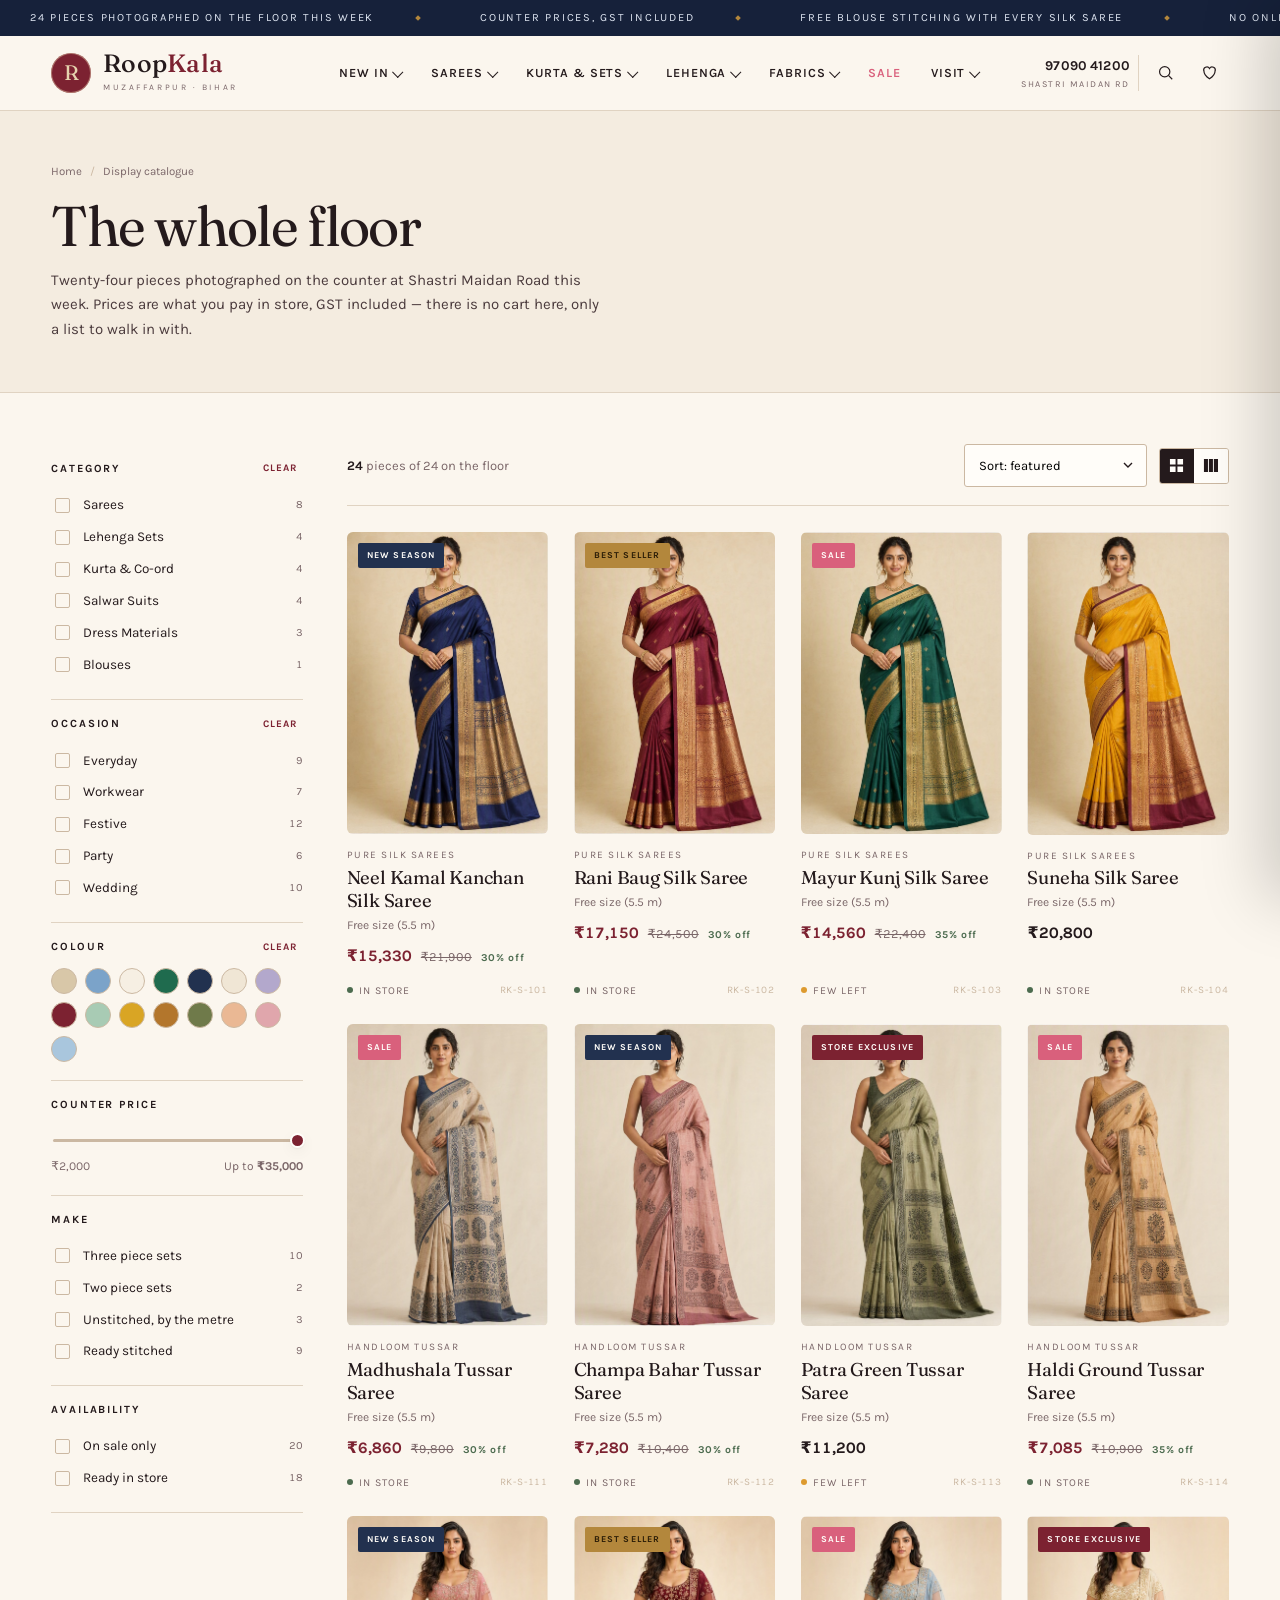
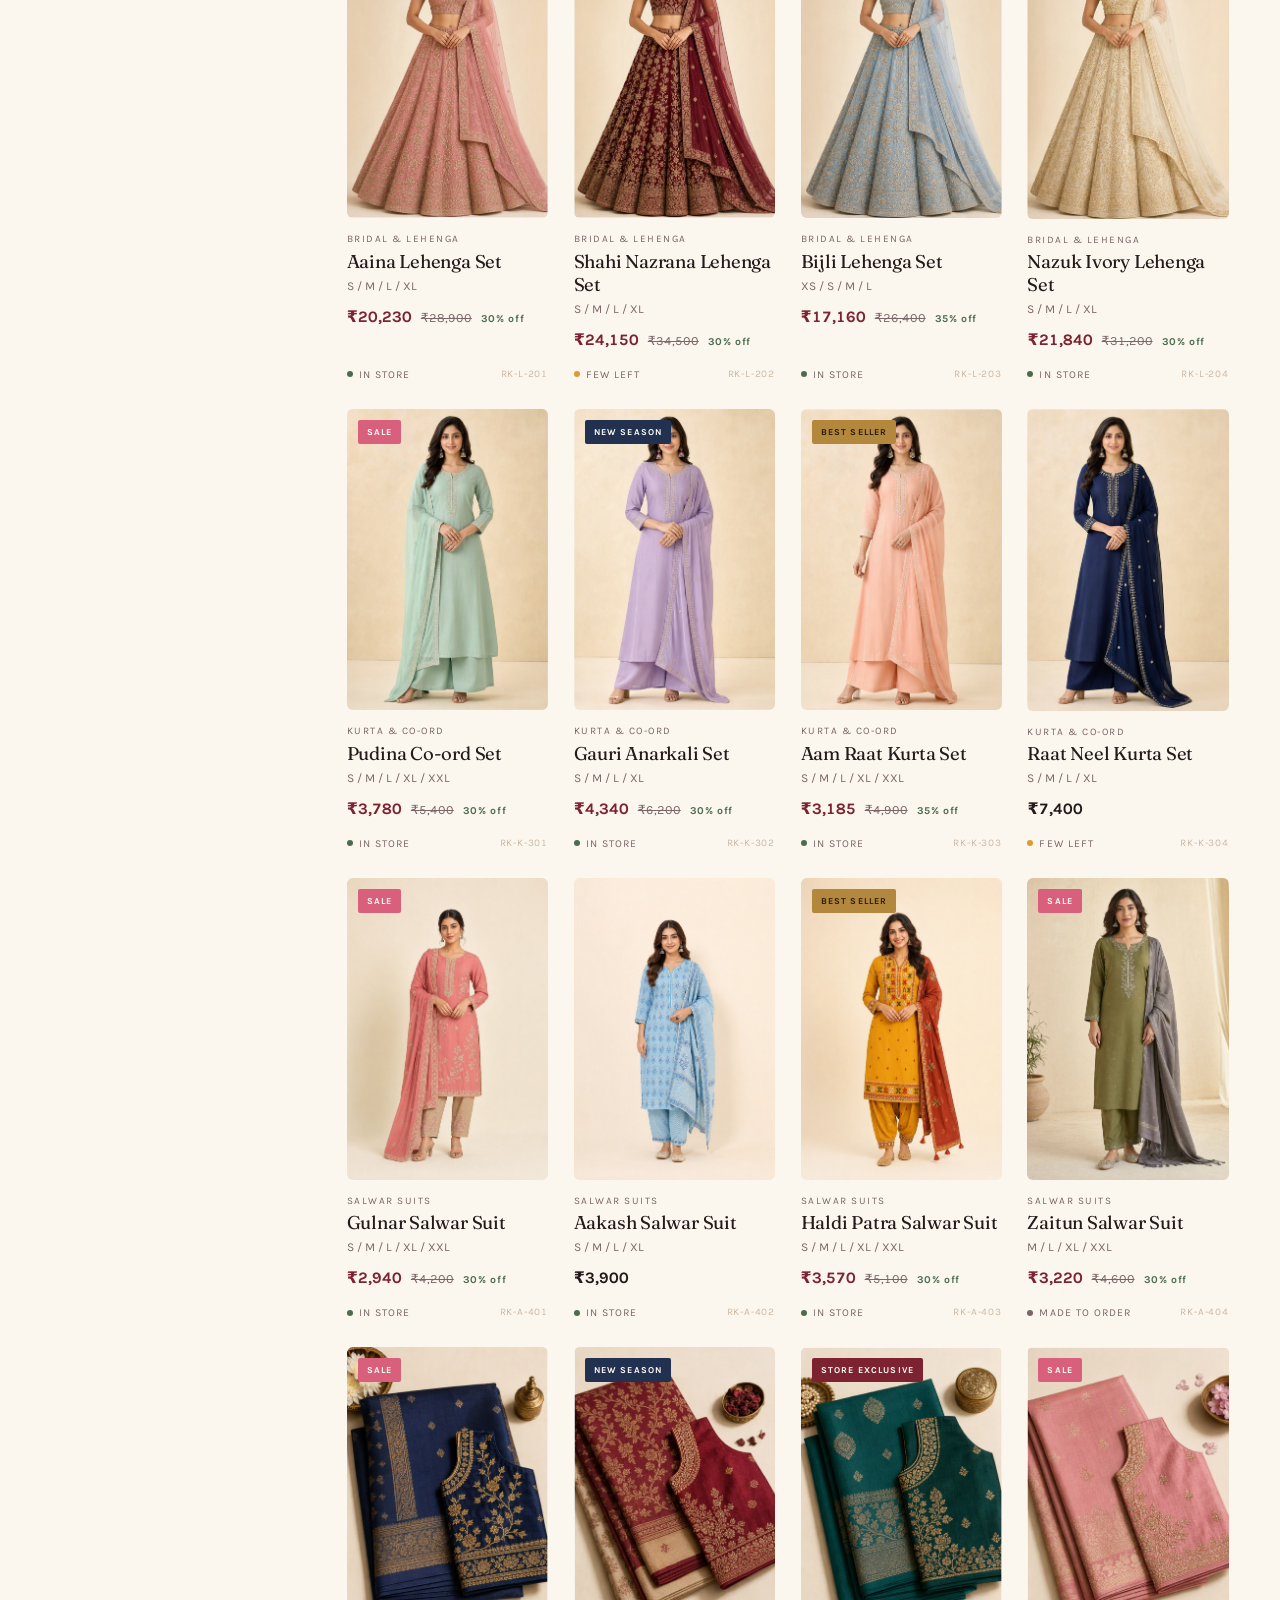
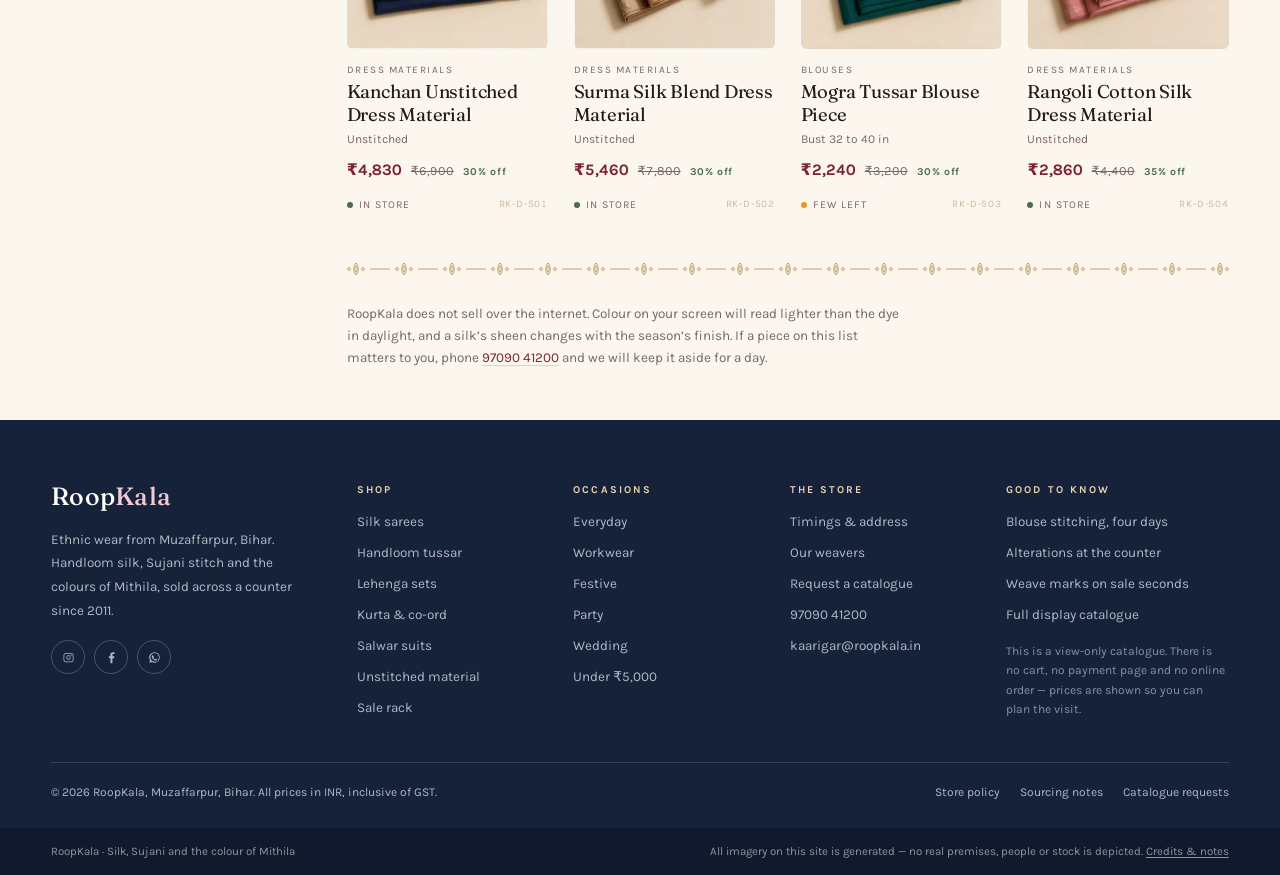
==== collections.html @ 05f28224 "Add RoopKala view-only catalogue site Three-page static storefront for an ethnic-wear brand concept " ====
<!DOCTYPE html>
<html lang="en">
<head>
<meta charset="utf-8">
<meta name="viewport" content="width=device-width, initial-scale=1">
<title>Display Catalogue — RoopKala, Muzaffarpur</title>
<meta name="description" content="All 24 pieces currently on the RoopKala floor in Muzaffarpur: silk sarees, handloom tussar, lehenga sets, kurta co-ords, salwar suits and unstitched materials, with counter prices.">
<meta name="theme-color" content="#16213a">
<link rel="preconnect" href="https://fonts.googleapis.com">
<link rel="preconnect" href="https://fonts.gstatic.com" crossorigin>
<link rel="stylesheet" href="assets/css/site.css">
<link rel="icon" href="data:image/svg+xml,%3Csvg xmlns='http://www.w3.org/2000/svg' viewBox='0 0 32 32'%3E%3Crect width='32' height='32' rx='16' fill='%237c2231'/%3E%3Ctext x='16' y='22' font-family='Georgia,serif' font-size='17' fill='%23e6d3ae' text-anchor='middle'%3ER%3C/text%3E%3C/svg%3E">
</head>
<body>

<a class="sr-only" href="#main">Skip to content</a>

<div class="ticker" aria-label="Store announcements">
  <div class="ticker__track">
    <span class="ticker__item">24 pieces photographed on the floor this week</span>
    <span class="ticker__item">Counter prices, GST included</span>
    <span class="ticker__item">Free blouse stitching with every silk saree</span>
    <span class="ticker__item">No online ordering &mdash; visit Shastri Maidan Road</span>
    <span class="ticker__item">24 pieces photographed on the floor this week</span>
    <span class="ticker__item">Counter prices, GST included</span>
    <span class="ticker__item">Free blouse stitching with every silk saree</span>
    <span class="ticker__item">No online ordering &mdash; visit Shastri Maidan Road</span>
  </div>
</div>

<header class="site-header">
  <div class="wrap">
    <div class="header-top">
      <a class="brand" href="index.html" aria-label="RoopKala home">
        <span class="brand__mark" aria-hidden="true">R</span>
        <span class="brand__text">
          <span class="brand__name">Roop<span>Kala</span></span>
          <span class="brand__sub">Muzaffarpur &middot; Bihar</span>
        </span>
      </a>

      <nav class="nav" aria-label="Main">
        <ul class="nav__list">
          <li class="nav__item has-mega">
            <button class="nav__link" type="button">New In <i class="caret" aria-hidden="true"></i></button>
            <div class="mega mega--wide">
              <div>
                <p class="mega__label">This week&rsquo;s floor</p>
                <ul class="mega__list">
                  <li><a href="collections.html?sort=new">Chhath &amp; Navratri edit <span class="n">18</span></a></li>
                  <li><a href="collections.html?cat=Sarees">Silk sarees <span class="n">8</span></a></li>
                  <li><a href="collections.html?cat=Lehenga%20Sets">Lehenga sets <span class="n">4</span></a></li>
                  <li><a href="collections.html?cat=Kurta%20%26%20Co-ord">Kurta &amp; co-ord <span class="n">4</span></a></li>
                  <li><a href="collections.html?cat=Salwar%20Suits">Salwar suits <span class="n">4</span></a></li>
                  <li><a href="collections.html?cat=Dress%20Materials">Unstitched materials <span class="n">3</span></a></li>
                  <li><a href="collections.html?cat=Blouses">Blouses <span class="n">1</span></a></li>
                </ul>
              </div>
              <div>
                <p class="mega__label">By length &amp; make</p>
                <ul class="mega__list">
                  <li><a href="collections.html?line=Pure%20Silk%20Sarees">Pure silk, zari border</a></li>
                  <li><a href="collections.html?line=Handloom%20Tussar">Handloom tussar &amp; raw silk</a></li>
                  <li><a href="collections.html?style=3">Three piece sets</a></li>
                  <li><a href="collections.html?style=2">Two piece sets</a></li>
                  <li><a href="collections.html?style=U">Unstitched, by the metre</a></li>
                </ul>
              </div>
              <div class="mega__promo">
                <img src="assets/img/saree-tussar-3.jpg" alt="Olive tussar silk saree with Sujani stitch detail" loading="lazy">
                <div>
                  <h4>Sujani Stitch Series</h4>
                  <p>Twenty sarees, quilted by hand in Bishanpur, four kilometres from our store.</p>
                  <a class="link-arrow" href="collections.html?cat=Sarees">See the series
                    <svg viewBox="0 0 14 10" aria-hidden="true"><path d="M0 5h12M9 1l4 4-4 4" fill="none" stroke="currentColor" stroke-width="1.3"/></svg>
                  </a>
                </div>
              </div>
            </div>
          </li>
          <li class="nav__item has-mega">
            <button class="nav__link" type="button">Sarees <i class="caret" aria-hidden="true"></i></button>
            <div class="mega mega--narrow">
              <p class="mega__label">Saree houses</p>
              <ul class="mega__list">
                <li><a href="collections.html?line=Pure%20Silk%20Sarees">Pure silk <span class="n">4</span></a></li>
                <li><a href="collections.html?line=Handloom%20Tussar">Tussar &amp; raw silk <span class="n">4</span></a></li>
                <li><a href="collections.html?occ=Festive">Festive <span class="n">7</span></a></li>
                <li><a href="collections.html?occ=Everyday">Everyday <span class="n">3</span></a></li>
                <li><a href="collections.html?occ=Wedding">Wedding <span class="n">5</span></a></li>
                <li><a href="collections.html?cat=Sarees">All sarees <span class="n">8</span></a></li>
              </ul>
            </div>
          </li>
          <li class="nav__item has-mega">
            <button class="nav__link" type="button">Kurta &amp; Sets <i class="caret" aria-hidden="true"></i></button>
            <div class="mega mega--narrow">
              <p class="mega__label">Ready to wear</p>
              <ul class="mega__list">
                <li><a href="collections.html?cat=Kurta%20%26%20Co-ord">Kurta &amp; co-ord <span class="n">4</span></a></li>
                <li><a href="collections.html?cat=Salwar%20Suits">Salwar suits <span class="n">4</span></a></li>
                <li><a href="collections.html?occ=Workwear">Workwear <span class="n">5</span></a></li>
                <li><a href="collections.html?occ=Party">Party <span class="n">4</span></a></li>
              </ul>
            </div>
          </li>
          <li class="nav__item has-mega">
            <button class="nav__link" type="button">Lehenga <i class="caret" aria-hidden="true"></i></button>
            <div class="mega mega--narrow">
              <p class="mega__label">Wedding wardrobe</p>
              <ul class="mega__list">
                <li><a href="collections.html?cat=Lehenga%20Sets">All lehenga sets <span class="n">4</span></a></li>
                <li><a href="collections.html?occ=Wedding">Bridal <span class="n">4</span></a></li>
                <li><a href="collections.html#haldi">Haldi <span class="n">3</span></a></li>
                <li><a href="collections.html#sangeet">Sangeet <span class="n">4</span></a></li>
                <li><a href="collections.html#reception">Reception <span class="n">2</span></a></li>
              </ul>
            </div>
          </li>
          <li class="nav__item has-mega">
            <button class="nav__link" type="button">Fabrics <i class="caret" aria-hidden="true"></i></button>
            <div class="mega mega--narrow">
              <p class="mega__label">By the metre</p>
              <ul class="mega__list">
                <li><a href="collections.html?cat=Dress%20Materials">Unstitched dress material <span class="n">3</span></a></li>
                <li><a href="collections.html?cat=Blouses">Blouses <span class="n">1</span></a></li>
                <li><a href="collections.html?occ=Festive">Silk blends <span class="n">6</span></a></li>
              </ul>
            </div>
          </li>
          <li class="nav__item"><a class="nav__link is-sale" href="collections.html?sale=1">Sale</a></li>
          <li class="nav__item has-mega">
            <button class="nav__link" type="button">Visit <i class="caret" aria-hidden="true"></i></button>
            <div class="mega mega--narrow">
              <p class="mega__label">The Muzaffarpur floor</p>
              <ul class="mega__list">
                <li><a href="index.html#store">Store &amp; timings</a></li>
                <li><a href="index.html#craft">Our weavers</a></li>
                <li><a href="index.html#catalogue">Request a catalogue</a></li>
                <li><a href="tel:+919709041200">Call 97090 41200</a></li>
              </ul>
            </div>
          </li>
        </ul>
      </nav>

      <div class="header-util">
        <div class="header-phone">
          <b>97090 41200</b>
          <span>Shastri Maidan Rd</span>
        </div>
        <a class="icon-btn" href="collections.html" aria-label="Search the catalogue">
          <svg viewBox="0 0 24 24" aria-hidden="true"><circle cx="11" cy="11" r="6.5"/><path d="M16 16l4.5 4.5"/></svg>
        </a>
        <button class="icon-btn" type="button" aria-label="Your saved lookbook">
          <svg viewBox="0 0 24 24" aria-hidden="true"><path d="M12 20s-7-4.6-7-9.6A3.9 3.9 0 0 1 12 7a3.9 3.9 0 0 1 7 3.4C19 15.4 12 20 12 20z"/></svg>
          <span class="dot" data-wish-count hidden>0</span>
        </button>
        <button class="icon-btn nav-toggle" type="button" data-open-drawer aria-label="Open menu">
          <svg viewBox="0 0 24 24" aria-hidden="true"><path d="M3 7h18M3 12h18M3 17h18"/></svg>
        </button>
      </div>
    </div>
  </div>
</header>

<main id="main">

  <section class="page-head">
    <div class="wrap">
      <nav class="crumbs" aria-label="Breadcrumb">
        <a href="index.html">Home</a> <span>/</span> <a href="collections.html">Display catalogue</a> <span id="crumb-tail"></span>
      </nav>
      <h1 id="list-title">The whole floor</h1>
      <p id="list-desc">Twenty-four pieces photographed on the counter at Shastri Maidan Road this week. Prices are what you pay in store, GST included &mdash; there is no cart here, only a list to walk in with.</p>
    </div>
  </section>

  <section class="section section--tight">
    <div class="wrap">
      <div class="layout-list">

        <!-- ---------------- FILTERS ---------------- -->
        <aside class="filters" data-filters aria-label="Refine pieces">
          <div class="filters__sheet-head">
            <h2>Refine</h2>
            <button class="drawer__close" type="button" data-close-filters aria-label="Close filters">&times;</button>
          </div>

          <div class="filter-group">
            <h3>Category <button type="button" data-clear="cat">Clear</button></h3>
            <div data-facet="cat"></div>
          </div>

          <div class="filter-group">
            <h3>Occasion <button type="button" data-clear="occ">Clear</button></h3>
            <div data-facet="occ"></div>
          </div>

          <div class="filter-group">
            <h3>Colour <button type="button" data-clear="colour">Clear</button></h3>
            <div class="swatch-list" data-facet="colour"></div>
          </div>

          <div class="filter-group">
            <h3>Counter price</h3>
            <label class="sr-only" for="f-price">Maximum price</label>
            <input type="range" id="f-price" min="2000" max="35000" step="500" value="35000">
            <div class="range-vals"><span>&#8377;2,000</span><span>Up to <b id="f-price-out" style="font-variant-numeric:tabular-nums">&#8377;35,000</b></span></div>
          </div>

          <div class="filter-group">
            <h3>Make</h3>
            <div data-facet="style"></div>
          </div>

          <div class="filter-group">
            <h3>Availability</h3>
            <label class="check"><input type="checkbox" data-flag="sale"> <span>On sale only</span> <span class="n" data-count="sale"></span></label>
            <label class="check"><input type="checkbox" data-flag="instock"> <span>Ready in store</span> <span class="n" data-count="instock"></span></label>
          </div>
        </aside>

        <!-- ---------------- RESULTS ---------------- -->
        <div>
          <div class="list-toolbar">
            <span class="count" id="result-count">&mdash;</span>
            <div class="toolbar-right">
              <button class="btn btn--sm btn--ghost filter-open-btn" type="button" data-open-filters>Refine</button>
              <label class="sr-only" for="sort">Sort pieces</label>
              <select class="select" id="sort">
                <option value="featured">Sort: featured</option>
                <option value="new">Sort: newest first</option>
                <option value="price-asc">Sort: price, low to high</option>
                <option value="price-desc">Sort: price, high to low</option>
                <option value="discount">Sort: biggest saving</option>
                <option value="name">Sort: name, A to Z</option>
              </select>
              <div class="view-toggle" role="group" aria-label="Grid density">
                <button type="button" data-view="4" class="is-on" aria-label="Four per row">
                  <svg viewBox="0 0 16 16" aria-hidden="true"><path d="M1 1h6v6H1zM9 1h6v6H9zM1 9h6v6H1zM9 9h6v6H9z"/></svg>
                </button>
                <button type="button" data-view="3" aria-label="Three per row">
                  <svg viewBox="0 0 16 16" aria-hidden="true"><path d="M1 1h4.3v14H1zM6.3 1h4.3v14H6.3zM11.6 1H16v14h-4.4z"/></svg>
                </button>
              </div>
            </div>
          </div>

          <div class="active-chips" id="active-chips"></div>
          <div class="grid-products" id="grid"></div>

          <div class="no-results" id="no-results">
            <h3>Nothing on the floor matches that</h3>
            <p>Try widening the price, or call the counter &mdash; a lot of what we keep is not photographed.</p>
            <button class="btn btn--maroon" type="button" data-reset>Clear every filter</button>
          </div>

          <div class="mithila-rule" style="margin:48px 0 26px" aria-hidden="true"></div>
          <p style="font-size:13.5px;color:var(--ink-3);max-width:70ch;margin:0">
            RoopKala does not sell over the internet. Colour on your screen will read lighter than the dye in daylight, and a silk&rsquo;s sheen changes with the season&rsquo;s finish. If a piece on this list matters to you, phone <a href="tel:+919709041200" style="color:var(--maroon);border-bottom:1px solid var(--gold-soft)">97090 41200</a> and we will keep it aside for a day.
          </p>
        </div>

      </div>
    </div>
  </section>
</main>

<footer class="site-footer">
  <div class="wrap">
    <div class="footer-top">
      <div class="footer-brand">
        <span class="brand__name">Roop<span>Kala</span></span>
        <p>Ethnic wear from Muzaffarpur, Bihar. Handloom silk, Sujani stitch and the colours of Mithila, sold across a counter since 2011.</p>
        <div class="footer-social">
          <a href="#" aria-label="Instagram"><svg viewBox="0 0 24 24" aria-hidden="true"><path d="M12 8.5A3.5 3.5 0 1 0 12 15.5 3.5 3.5 0 0 0 12 8.5zm0 5.8a2.3 2.3 0 1 1 0-4.6 2.3 2.3 0 0 1 0 4.6zM17.3 8.2a.9.9 0 1 1-1.8 0 .9.9 0 0 1 1.8 0zM20 8.4c0-2.1-1.6-3.7-3.7-3.8H7.7C5.6 4.7 4 6.3 4 8.4v7.2c0 2.1 1.6 3.7 3.7 3.8h8.6c2.1-.1 3.7-1.7 3.7-3.8V8.4zm-1.2 7.2c0 1.5-1.1 2.6-2.5 2.6H7.7c-1.4 0-2.5-1.1-2.5-2.6V8.4c0-1.5 1.1-2.6 2.5-2.6h8.6c1.4 0 2.5 1.1 2.5 2.6v7.2z"/></svg></a>
          <a href="#" aria-label="Facebook"><svg viewBox="0 0 24 24" aria-hidden="true"><path d="M13.5 21v-8h2.7l.4-3.1h-3.1V7.9c0-.9.3-1.5 1.6-1.5h1.7V3.6c-.3 0-1.3-.1-2.5-.1-2.5 0-4.2 1.5-4.2 4.3v2.1H7.9V13h2.5v8h3.1z"/></svg></a>
          <a href="https://wa.me/919709041200" aria-label="WhatsApp"><svg viewBox="0 0 24 24" aria-hidden="true"><path d="M12 3.5a8.4 8.4 0 0 0-7.2 12.7L3.6 20.4l4.3-1.1A8.4 8.4 0 1 0 12 3.5zm0 1.4a7 7 0 0 1 5.6 11.2l-.2.3.6 2.3-2.4-.6-.3.2A7 7 0 1 1 12 4.9zm-2.8 3.4c-.2 0-.5.1-.7.4-.2.3-.8.9-.8 2s.7 2.2.9 2.4c.1.2 1.4 2.3 3.5 3.1 1.7.7 2.1.6 2.5.5.4 0 1.2-.5 1.4-1 .2-.5.2-.9.1-1l-.2-.2-1-.5c-.2-.1-.4-.1-.5.1l-.6.8c-.1.2-.3.2-.5.1-.3-.1-1-.4-1.8-1.2-.7-.6-1.1-1.3-1.2-1.5-.1-.2 0-.4.1-.5l.4-.5c.1-.2.1-.3 0-.5l-.6-1.5c-.2-.4-.4-.4-.5-.4h-.1z"/></svg></a>
        </div>
      </div>
      <div class="footer-col">
        <h4>Shop</h4>
        <ul>
          <li><a href="collections.html?cat=Sarees">Silk sarees</a></li>
          <li><a href="collections.html?line=Handloom%20Tussar">Handloom tussar</a></li>
          <li><a href="collections.html?cat=Lehenga%20Sets">Lehenga sets</a></li>
          <li><a href="collections.html?cat=Kurta%20%26%20Co-ord">Kurta &amp; co-ord</a></li>
          <li><a href="collections.html?cat=Salwar%20Suits">Salwar suits</a></li>
          <li><a href="collections.html?cat=Dress%20Materials">Unstitched material</a></li>
          <li><a href="collections.html?sale=1">Sale rack</a></li>
        </ul>
      </div>
      <div class="footer-col">
        <h4>Occasions</h4>
        <ul>
          <li><a href="collections.html?occ=Everyday">Everyday</a></li>
          <li><a href="collections.html?occ=Workwear">Workwear</a></li>
          <li><a href="collections.html?occ=Festive">Festive</a></li>
          <li><a href="collections.html?occ=Party">Party</a></li>
          <li><a href="collections.html?occ=Wedding">Wedding</a></li>
          <li><a href="collections.html?sort=price-asc">Under &#8377;5,000</a></li>
        </ul>
      </div>
      <div class="footer-col">
        <h4>The store</h4>
        <ul>
          <li><a href="index.html#store">Timings &amp; address</a></li>
          <li><a href="index.html#craft">Our weavers</a></li>
          <li><a href="index.html#catalogue">Request a catalogue</a></li>
          <li><a href="tel:+919709041200">97090 41200</a></li>
          <li><a href="mailto:kaarigar@roopkala.in">kaarigar@roopkala.in</a></li>
        </ul>
      </div>
      <div class="footer-col">
        <h4>Good to know</h4>
        <ul>
          <li><a href="index.html#store">Blouse stitching, four days</a></li>
          <li><a href="index.html#store">Alterations at the counter</a></li>
          <li><a href="index.html#craft">Weave marks on sale seconds</a></li>
          <li><a href="collections.html">Full display catalogue</a></li>
        </ul>
        <p style="margin:16px 0 0;font-size:12px;color:rgba(232,237,246,.55)">This is a view-only catalogue. There is no cart, no payment page and no online order &mdash; prices are shown so you can plan the visit.</p>
      </div>
    </div>
    <div class="footer-bottom">
      <p>&copy; <span data-year>2026</span> RoopKala, Muzaffarpur, Bihar. All prices in INR, inclusive of GST.</p>
      <div class="footer-legal">
        <a href="index.html#store">Store policy</a>
        <a href="index.html#craft">Sourcing notes</a>
        <a href="index.html#catalogue">Catalogue requests</a>
      </div>
    </div>
  </div>
  <div class="footer-note">
    <div class="wrap">
      <span>RoopKala &middot; Silk, Sujani and the colour of Mithila</span>
      <span>All imagery on this site is generated &mdash; no real premises, people or stock is depicted. <a href="credits.md" style="color:inherit;text-decoration:underline;text-underline-offset:2px">Credits &amp; notes</a></span>
    </div>
  </div>
</footer>

<aside class="drawer" data-drawer aria-label="Mobile menu">
  <div class="drawer__head">
    <span class="brand__name">Roop<span>Kala</span></span>
    <button class="drawer__close" type="button" data-close-drawer aria-label="Close menu">&times;</button>
  </div>
  <div class="drawer__body">
    <nav class="m-nav">
      <div class="m-nav__item">
        <button class="m-nav__toggle" type="button">Sarees <i aria-hidden="true"></i></button>
        <div class="m-nav__panel">
          <a href="collections.html?line=Pure%20Silk%20Sarees">Pure silk</a>
          <a href="collections.html?line=Handloom%20Tussar">Tussar &amp; raw silk</a>
          <a href="collections.html?cat=Sarees">All sarees</a>
        </div>
      </div>
      <div class="m-nav__item">
        <button class="m-nav__toggle" type="button">Lehenga <i aria-hidden="true"></i></button>
        <div class="m-nav__panel">
          <a href="collections.html?cat=Lehenga%20Sets">All lehenga sets</a>
          <a href="collections.html?occ=Wedding">Bridal</a>
        </div>
      </div>
      <div class="m-nav__item">
        <button class="m-nav__toggle" type="button">Kurta &amp; Sets <i aria-hidden="true"></i></button>
        <div class="m-nav__panel">
          <a href="collections.html?cat=Kurta%20%26%20Co-ord">Kurta &amp; co-ord</a>
          <a href="collections.html?cat=Salwar%20Suits">Salwar suits</a>
        </div>
      </div>
      <div class="m-nav__item">
        <button class="m-nav__toggle" type="button">Fabrics <i aria-hidden="true"></i></button>
        <div class="m-nav__panel">
          <a href="collections.html?cat=Dress%20Materials">Unstitched material</a>
          <a href="collections.html?cat=Blouses">Blouses</a>
        </div>
      </div>
      <div class="m-nav__item"><a class="m-nav__toggle" style="width:100%;text-align:left" href="collections.html?sale=1">Sale</a></div>
      <div class="m-nav__item">
        <button class="m-nav__toggle" type="button">Visit <i aria-hidden="true"></i></button>
        <div class="m-nav__panel">
          <a href="index.html#store">Store &amp; timings</a>
          <a href="index.html#craft">Our weavers</a>
          <a href="index.html#catalogue">Request a catalogue</a>
        </div>
      </div>
    </nav>
  </div>
  <div class="drawer__foot">
    Shastri Maidan Road, Muzaffarpur<br>
    <a href="tel:+919709041200">97090 41200</a> &middot; 10:30 am &ndash; 8:30 pm
  </div>
</aside>
<div class="scrim" data-scrim></div>

<script src="assets/js/catalog.js"></script>
<script src="assets/js/site.js"></script>
<script>
(function () {
  var P = RK.PRODUCTS;
  var grid = document.getElementById('grid');
  var chipsBox = document.getElementById('active-chips');
  var countBox = document.getElementById('result-count');
  var emptyBox = document.getElementById('no-results');
  var priceIn = document.getElementById('f-price');
  var priceOut = document.getElementById('f-price-out');
  var sortSel = document.getElementById('sort');

  var state = { cat: [], occ: [], colour: [], style: [], sale: false, instock: false, max: 35000, sort: 'featured' };

  /* ---- style bucket helper ---- */
  function styleBucket(p) {
    if (/Unstitched/.test(p.style)) return 'U';
    if (/^3/.test(p.style)) return '3';
    if (/^2/.test(p.style)) return '2';
    return 'R';
  }
  var STYLES = [
    { k: '3', label: 'Three piece sets' },
    { k: '2', label: 'Two piece sets' },
    { k: 'U', label: 'Unstitched, by the metre' },
    { k: 'R', label: 'Ready stitched' }
  ];

  /* ---- build facets ---- */
  function counts(key, get) {
    var m = {};
    P.forEach(function (p) {
      var v = get(p);
      (Array.isArray(v) ? v : [v]).forEach(function (x) { m[x] = (m[x] || 0) + 1; });
    });
    return m;
  }

  function checkboxList(host, values, key, get) {
    var c = counts(key, get);
    host.innerHTML = values.map(function (v) {
      return '<label class="check"><input type="checkbox" data-f="' + key + '" value="' + v.replace(/"/g, '&quot;') + '">' +
        '<span>' + v.replace(/&/g, '&amp;') + '</span><span class="n">' + (c[v] || 0) + '</span></label>';
    }).join('');
  }

  checkboxList(document.querySelector('[data-facet="cat"]'), RK.CATS, 'cat', function (p) { return p.cat; });
  checkboxList(document.querySelector('[data-facet="occ"]'), RK.OCCASIONS, 'occ', function (p) { return p.occasion; });

  var styleHost = document.querySelector('[data-facet="style"]');
  styleHost.innerHTML = STYLES.map(function (s) {
    var n = P.filter(function (p) { return styleBucket(p) === s.k; }).length;
    return '<label class="check"><input type="checkbox" data-f="style" value="' + s.k + '"><span>' + s.label + '</span><span class="n">' + n + '</span></label>';
  }).join('');

  var colourHost = document.querySelector('[data-facet="colour"]');
  colourHost.innerHTML = RK.usedColours.map(function (c) {
    return '<button type="button" data-f="colour" data-v="' + c + '" title="' + c + '" style="background:' + (RK.COLOURS[c] || '#ccc') + '" aria-label="' + c + '"></button>';
  }).join('');

  document.querySelector('[data-count="sale"]').textContent = P.filter(function (p) { return RK.pct(p) > 0; }).length;
  document.querySelector('[data-count="instock"]').textContent = P.filter(function (p) { return p.stock === 'in'; }).length;

  /* ---- filtering ---- */
  function matches(p) {
    if (state.cat.length && state.cat.indexOf(p.cat) === -1) return false;
    if (state.occ.length && !p.occasion.some(function (o) { return state.occ.indexOf(o) > -1; })) return false;
    if (state.colour.length && !p.colours.concat([p.colour]).some(function (c) { return state.colour.indexOf(c) > -1; })) return false;
    if (state.style.length && state.style.indexOf(styleBucket(p)) === -1) return false;
    if (state.sale && RK.pct(p) === 0) return false;
    if (state.instock && p.stock === 'out') return false;
    if (p.price > state.max) return false;
    return true;
  }

  function sorted(list) {
    var l = list.slice();
    switch (state.sort) {
      case 'price-asc': l.sort(function (a, b) { return a.price - b.price; }); break;
      case 'price-desc': l.sort(function (a, b) { return b.price - a.price; }); break;
      case 'discount': l.sort(function (a, b) { return RK.pct(b) - RK.pct(a); }); break;
      case 'name': l.sort(function (a, b) { return a.name.localeCompare(b.name); }); break;
      case 'new': l.sort(function (a, b) {
        var w = function (p) { return p.badge === 'new' ? 0 : p.badge === 'best' ? 1 : 2; };
        return w(a) - w(b);
      }); break;
    }
    return l;
  }

  function labelOf(v) {
    return v.charAt(0).toUpperCase() + v.slice(1);
  }

  function renderChips() {
    var out = [];
    ['cat', 'occ', 'colour', 'style'].forEach(function (k) {
      state[k].forEach(function (v) {
        var lab = k === 'style' ? (STYLES.filter(function (s) { return s.k === v; })[0] || {}).label || v : labelOf(v);
        out.push('<span class="chip-tag">' + lab + '<button type="button" data-drop="' + k + '" data-val="' + v + '" aria-label="Remove ' + lab + '">&times;</button></span>');
      });
    });
    if (state.sale) out.push('<span class="chip-tag">On sale<button type="button" data-drop="sale" aria-label="Remove sale filter">&times;</button></span>');
    if (state.instock) out.push('<span class="chip-tag">Ready in store<button type="button" data-drop="instock" aria-label="Remove in store filter">&times;</button></span>');
    if (state.max < 35000) out.push('<span class="chip-tag">Under ' + RK.money(state.max) + '<button type="button" data-drop="max" aria-label="Remove price filter">&times;</button></span>');
    chipsBox.innerHTML = out.join('');
  }

  function render() {
    var list = sorted(P.filter(matches));
    grid.innerHTML = list.map(function (p) { return RK.cardHTML(p); }).join('');
    countBox.innerHTML = '<b>' + list.length + '</b> ' + (list.length === 1 ? 'piece' : 'pieces') + ' of ' + P.length + ' on the floor';
    emptyBox.classList.toggle('is-on', list.length === 0);
    grid.style.display = list.length ? '' : 'none';
    renderChips();
    RKUI.observeReveals(grid);
  }

  /* ---- events ---- */
  document.addEventListener('change', function (e) {
    var t = e.target;
    if (t.matches('[data-f]')) {
      var k = t.getAttribute('data-f');
      if (!state[k]) state[k] = [];
      var i = state[k].indexOf(t.value);
      if (t.checked && i === -1) state[k].push(t.value);
      if (!t.checked && i > -1) state[k].splice(i, 1);
      render();
    }
    if (t.matches('[data-flag]')) {
      state[t.getAttribute('data-flag')] = t.checked;
      render();
    }
  });

  colourHost.addEventListener('click', function (e) {
    var b = e.target.closest('button[data-f="colour"]');
    if (!b) return;
    var v = b.getAttribute('data-v');
    var i = state.colour.indexOf(v);
    if (i === -1) state.colour.push(v); else state.colour.splice(i, 1);
    b.classList.toggle('is-on', i === -1);
    render();
  });

  priceIn.addEventListener('input', function () {
    state.max = +priceIn.value;
    priceOut.innerHTML = RK.money(state.max);
    render();
  });

  sortSel.addEventListener('change', function () { state.sort = sortSel.value; render(); });

  chipsBox.addEventListener('click', function (e) {
    var b = e.target.closest('[data-drop]');
    if (!b) return;
    var k = b.getAttribute('data-drop');
    if (k === 'sale' || k === 'instock') {
      state[k] = false;
      var cb = document.querySelector('[data-flag="' + k + '"]');
      if (cb) cb.checked = false;
    } else if (k === 'max') {
      state.max = 35000; priceIn.value = 35000; priceOut.innerHTML = RK.money(35000);
    } else {
      var v = b.getAttribute('data-val');
      state[k] = state[k].filter(function (x) { return x !== v; });
      var box = document.querySelector('[data-f="' + k + '"][value="' + CSS.escape(v) + '"]') ||
                document.querySelector('[data-f="' + k + '"][data-v="' + v + '"]');
      if (box) { if (box.type === 'checkbox') box.checked = false; else box.classList.remove('is-on'); }
    }
    render();
  });

  [].slice.call(document.querySelectorAll('[data-clear]')).forEach(function (b) {
    b.addEventListener('click', function () {
      var k = b.getAttribute('data-clear');
      state[k] = [];
      [].slice.call(document.querySelectorAll('[data-f="' + k + '"]')).forEach(function (el) {
        if (el.type === 'checkbox') el.checked = false; else el.classList.remove('is-on');
      });
      render();
    });
  });

  var resetBtn = document.querySelector('[data-reset]');
  if (resetBtn) resetBtn.addEventListener('click', function () {
    state = { cat: [], occ: [], colour: [], style: [], sale: false, instock: false, max: 35000, sort: 'featured' };
    [].slice.call(document.querySelectorAll('[data-f]')).forEach(function (el) {
      if (el.type === 'checkbox') el.checked = false; else el.classList.remove('is-on');
    });
    [].slice.call(document.querySelectorAll('[data-flag]')).forEach(function (el) { el.checked = false; });
    priceIn.value = 35000; priceOut.innerHTML = RK.money(35000);
    sortSel.value = 'featured';
    render();
  });

  [].slice.call(document.querySelectorAll('[data-view]')).forEach(function (b) {
    b.addEventListener('click', function () {
      document.querySelectorAll('[data-view]').forEach(function (o) { o.classList.remove('is-on'); });
      b.classList.add('is-on');
      grid.classList.toggle('grid-products--3', b.getAttribute('data-view') === '3');
    });
  });

  /* ---- URL params ---- */
  var q = new URLSearchParams(location.search);
  var title = document.getElementById('list-title');
  var desc = document.getElementById('list-desc');
  var tail = document.getElementById('crumb-tail');

  function preselect(key, value) {
    var el = document.querySelector('[data-f="' + key + '"][value="' + value + '"]') ||
             document.querySelector('[data-f="' + key + '"][data-v="' + value + '"]');
    if (!el) return;
    if (el.type === 'checkbox') { el.checked = true; } else { el.classList.add('is-on'); }
    state[key].push(value);
  }

  if (q.get('cat')) {
    preselect('cat', q.get('cat'));
    title.textContent = q.get('cat');
    tail.innerHTML = ' <span>/</span> ' + q.get('cat');
  }
  if (q.get('occ')) {
    preselect('occ', q.get('occ'));
    title.textContent = q.get('occ') + (q.get('occ') === 'Wedding' ? ' wardrobe' : ' edit');
    tail.innerHTML = ' <span>/</span> ' + q.get('occ');
    desc.textContent = 'Priced for the counter at Shastri Maidan Road. What is listed here is physically in the store today.';
  }
  if (q.get('line')) {
    var line = q.get('line');
    var ids = P.filter(function (p) { return p.line === line; }).map(function (p) { return p.id; });
    title.textContent = line;
    tail.innerHTML = ' <span>/</span> ' + line;
    window.__lineFilter = function (p) { return ids.indexOf(p.id) > -1; };
  }
  if (q.get('style')) { preselect('style', q.get('style')); }
  if (q.get('sale')) {
    state.sale = true;
    var sc = document.querySelector('[data-flag="sale"]');
    if (sc) sc.checked = true;
    title.textContent = 'The sale rack';
    tail.innerHTML = ' <span>/</span> Sale';
    desc.textContent = 'Off-season lots, last pieces of a dye run, and silks with a small weave mark that we would rather tell you about than hide.';
  }
  if (q.get('sort')) {
    state.sort = q.get('sort');
    sortSel.value = state.sort;
    if (state.sort === 'new' && !q.get('cat')) {
      title.textContent = 'New on the floor';
      tail.innerHTML = ' <span>/</span> New In';
    }
  }

  // Line filter is applied on top of the standard predicate
  if (window.__lineFilter) {
    var base = matches;
    matches = function (p) { return base(p) && window.__lineFilter(p); };
  }

  render();
})();
</script>
</body>
</html>
---- assets/css/site.css ----
/* ==========================================================================
   RoopKala — Muzaffarpur, Bihar
   Design system and site styles. Original work; Mithila-folk inspired.
   ========================================================================== */

@import url('https://fonts.googleapis.com/css2?family=Fraunces:ital,opsz,wght@0,9..144,300..700;1,9..144,300..600&family=Karla:wght@300..700&display=swap');

:root {
  /* Surfaces */
  --paper: #fbf6ee;
  --paper-2: #f4ece0;
  --paper-3: #ece0cf;
  --white: #fffdf9;

  /* Ink */
  --ink: #241a1c;
  --ink-2: #4a3a3c;
  --ink-3: #7a6668;
  --line: #e0d3c2;
  --line-2: #cbb8a2;

  /* Heritage palette */
  --indigo: #22314f;
  --indigo-dk: #16213a;
  --maroon: #7c2231;
  --maroon-dk: #5b1723;
  --lychee: #d9607c;
  --lychee-soft: #f2c8d1;
  --gold: #b3873c;
  --gold-soft: #e6d3ae;
  --marigold: #dd9a2f;
  --leaf: #4c6b4f;

  /* Type */
  --display: 'Fraunces', 'Iowan Old Style', Georgia, serif;
  --body: 'Karla', 'Segoe UI', system-ui, sans-serif;

  /* Metrics */
  --maxw: 1320px;
  --gutter: clamp(18px, 4vw, 52px);
  --radius: 3px;
  --radius-lg: 6px;
  --shadow-s: 0 1px 2px rgba(36, 26, 28, .06), 0 4px 14px rgba(36, 26, 28, .05);
  --shadow-m: 0 10px 34px rgba(36, 26, 28, .12);
  --ease: cubic-bezier(.22, .61, .36, 1);
  --header-h: 118px;
}

*, *::before, *::after { box-sizing: border-box; }

html { -webkit-text-size-adjust: 100%; scroll-behavior: smooth; }

body {
  margin: 0;
  background: var(--paper);
  color: var(--ink);
  font-family: var(--body);
  font-size: 15px;
  line-height: 1.62;
  font-weight: 400;
  -webkit-font-smoothing: antialiased;
  text-rendering: optimizeLegibility;
}

img { max-width: 100%; display: block; height: auto; }
a { color: inherit; text-decoration: none; }
button { font: inherit; color: inherit; cursor: pointer; }
ul, ol { margin: 0; padding: 0; list-style: none; }

h1, h2, h3, h4 {
  font-family: var(--display);
  font-weight: 400;
  line-height: 1.1;
  margin: 0;
  letter-spacing: -.015em;
  font-variation-settings: 'SOFT' 0, 'WONK' 1;
}

.sr-only {
  position: absolute; width: 1px; height: 1px; padding: 0; margin: -1px;
  overflow: hidden; clip: rect(0 0 0 0); white-space: nowrap; border: 0;
}

.wrap { width: 100%; max-width: var(--maxw); margin-inline: auto; padding-inline: var(--gutter); }

/* ---------- Shared type utilities ---------- */
.eyebrow {
  font-family: var(--body);
  font-size: 10.5px;
  font-weight: 700;
  letter-spacing: .22em;
  text-transform: uppercase;
  color: var(--maroon);
  margin: 0 0 14px;
  display: flex;
  align-items: center;
  gap: 10px;
}
.eyebrow::before {
  content: '';
  width: 22px; height: 1px;
  background: var(--gold);
  flex: none;
}
.eyebrow.center { justify-content: center; }
.eyebrow.center::after { content: ''; width: 22px; height: 1px; background: var(--gold); }

.sec-title {
  font-size: clamp(28px, 4.1vw, 46px);
  letter-spacing: -.028em;
}
.sec-title em { font-style: italic; color: var(--maroon); }
.sec-lead {
  color: var(--ink-3);
  max-width: 54ch;
  font-size: 15.5px;
}
.sec-head {
  display: flex;
  align-items: flex-end;
  justify-content: space-between;
  gap: 30px;
  margin-bottom: clamp(26px, 3.4vw, 44px);
  flex-wrap: wrap;
}

.section { padding-block: clamp(48px, 6.5vw, 92px); }
.section--tight { padding-block: clamp(34px, 4vw, 54px); }
.band { background: var(--white); }
.band--paper2 { background: var(--paper-2); }

/* ---------- Buttons ---------- */
.btn {
  --bg: var(--ink);
  --fg: var(--white);
  --bd: var(--ink);
  display: inline-flex;
  align-items: center;
  justify-content: center;
  gap: 9px;
  padding: 14px 26px;
  background: var(--bg);
  color: var(--fg);
  border: 1px solid var(--bd);
  border-radius: var(--radius);
  font-size: 11.5px;
  font-weight: 700;
  letter-spacing: .15em;
  text-transform: uppercase;
  transition: transform .25s var(--ease), background .25s var(--ease), color .25s var(--ease), border-color .25s var(--ease);
  white-space: nowrap;
}
.btn:hover { transform: translateY(-2px); }
.btn--maroon { --bg: var(--maroon); --bd: var(--maroon); }
.btn--maroon:hover { --bg: var(--maroon-dk); --bd: var(--maroon-dk); }
.btn--ghost { --bg: transparent; --fg: var(--ink); --bd: var(--line-2); }
.btn--ghost:hover { --bg: var(--ink); --fg: var(--white); --bd: var(--ink); }
.btn--gold { --bg: var(--gold); --bd: var(--gold); }
.btn--sm { padding: 10px 17px; font-size: 10.5px; letter-spacing: .13em; }
.btn--block { width: 100%; }

.link-arrow {
  display: inline-flex;
  align-items: center;
  gap: 8px;
  font-size: 11.5px;
  font-weight: 700;
  letter-spacing: .15em;
  text-transform: uppercase;
  color: var(--maroon);
  border-bottom: 1px solid var(--gold-soft);
  padding-bottom: 3px;
  transition: border-color .2s var(--ease), gap .2s var(--ease);
}
.link-arrow:hover { border-color: var(--maroon); gap: 13px; }
.link-arrow svg { width: 13px; height: 9px; }

/* ---------- Mithila-inspired rule ornament ---------- */
.mithila-rule {
  height: 16px;
  background-image: url("data:image/svg+xml,%3Csvg xmlns='http://www.w3.org/2000/svg' width='48' height='16' viewBox='0 0 48 16'%3E%3Cg fill='none' stroke='%23b3873c' stroke-width='1'%3E%3Cpath d='M0 8h10'/%3E%3Cpath d='M24 2c3 2 3 10 0 12-3-2-3-10 0-12z'/%3E%3Cpath d='M24 4.5c1.6 1.2 1.6 5.8 0 7-1.6-1.2-1.6-5.8 0-7z'/%3E%3Cpath d='M38 8h10'/%3E%3Ccircle cx='17' cy='8' r='1.4'/%3E%3Ccircle cx='31' cy='8' r='1.4'/%3E%3C/g%3E%3C/svg%3E");
  background-repeat: repeat-x;
  background-position: center;
  opacity: .75;
}

/* ==========================================================================
   Ticker
   ========================================================================== */
.ticker {
  background: var(--indigo-dk);
  color: #dfe6f2;
  overflow: hidden;
  height: 36px;
  display: flex;
  align-items: center;
  position: relative;
  z-index: 60;
}
.ticker__track {
  display: flex;
  gap: 0;
  white-space: nowrap;
  animation: ticker-run 46s linear infinite;
}
.ticker:hover .ticker__track { animation-play-state: paused; }
.ticker__item {
  font-size: 11px;
  letter-spacing: .16em;
  text-transform: uppercase;
  padding-inline: 30px;
  display: inline-flex;
  align-items: center;
  gap: 12px;
  flex: none;
}
.ticker__item::after {
  content: '';
  width: 4px; height: 4px;
  background: var(--gold);
  transform: rotate(45deg);
  margin-left: 30px;
}
@keyframes ticker-run { to { transform: translateX(-50%); } }

/* ==========================================================================
   Header + mega menu
   ========================================================================== */
.site-header {
  position: sticky;
  top: 0;
  z-index: 50;
  background: var(--paper);
  border-bottom: 1px solid var(--line);
  transition: box-shadow .3s var(--ease), background .3s var(--ease);
}
.site-header.is-stuck { box-shadow: 0 6px 26px rgba(36, 26, 28, .09); background: var(--white); }

.header-top {
  display: flex;
  align-items: center;
  gap: 26px;
  padding-block: 15px;
}

.brand { display: flex; align-items: center; gap: 12px; flex: none; }
.brand__mark {
  width: 40px; height: 40px;
  border-radius: 50%;
  background: var(--maroon);
  color: var(--gold-soft);
  display: grid;
  place-items: center;
  font-family: var(--display);
  font-size: 21px;
  line-height: 1;
  flex: none;
  box-shadow: inset 0 0 0 1px rgba(230, 211, 174, .45);
}
.brand__text { display: flex; flex-direction: column; }
.brand__name {
  font-family: var(--display);
  font-size: 25px;
  letter-spacing: .01em;
  line-height: 1;
  font-weight: 500;
  font-variation-settings: 'SOFT' 0, 'WONK' 1;
}
.brand__name span { color: var(--maroon); }
.brand__sub {
  font-size: 8.5px;
  letter-spacing: .3em;
  text-transform: uppercase;
  color: var(--ink-3);
  margin-top: 5px;
}

.nav { margin-left: auto; }
.nav__list { display: flex; align-items: center; gap: 4px; }
.nav__item { position: relative; }
.nav__link {
  display: inline-flex;
  align-items: center;
  gap: 5px;
  padding: 11px 13px;
  font-size: 12.5px;
  font-weight: 600;
  letter-spacing: .07em;
  text-transform: uppercase;
  background: none;
  border: 0;
  position: relative;
  transition: color .2s var(--ease);
}
.nav__link::after {
  content: '';
  position: absolute;
  left: 13px; right: 13px; bottom: 5px;
  height: 1px;
  background: var(--maroon);
  transform: scaleX(0);
  transform-origin: left;
  transition: transform .3s var(--ease);
}
.nav__link:hover { color: var(--maroon); }
.nav__link:hover::after,
.nav__item.is-open > .nav__link::after { transform: scaleX(1); }
.nav__link .caret { width: 8px; height: 8px; border: solid currentColor; border-width: 0 1.5px 1.5px 0; transform: rotate(45deg) translateY(-1px); transition: transform .25s var(--ease); }
.nav__item.is-open .caret { transform: rotate(-135deg) translateY(-1px); }
.nav__link.is-sale { color: var(--lychee); }
.nav__link.is-sale::after { background: var(--lychee); }

.mega {
  position: absolute;
  top: calc(100% + 14px);
  left: 50%;
  transform: translateX(-50%) translateY(8px);
  background: var(--white);
  border: 1px solid var(--line);
  box-shadow: var(--shadow-m);
  border-radius: var(--radius-lg);
  padding: 26px;
  opacity: 0;
  visibility: hidden;
  pointer-events: none;
  transition: opacity .25s var(--ease), transform .25s var(--ease), visibility .25s;
  z-index: 60;
}
.nav__item:hover .mega,
.nav__item:focus-within .mega,
.nav__item.is-open .mega {
  opacity: 1; visibility: visible; pointer-events: auto;
  transform: translateX(-50%) translateY(0);
}
.mega--wide { left: 0; transform: translateX(0) translateY(8px); width: min(920px, calc(100vw - 2 * var(--gutter))); display: grid; grid-template-columns: 1.15fr 1fr 1fr; gap: 30px; }
.mega--wide::before { content: ''; position: absolute; top: -14px; left: 0; right: 0; height: 14px; }
.mega--narrow { width: 260px; }
.mega--narrow::before { content: ''; position: absolute; top: -14px; left: 0; right: 0; height: 14px; }

.mega__label {
  font-size: 9.5px;
  font-weight: 700;
  letter-spacing: .2em;
  text-transform: uppercase;
  color: var(--ink-3);
  padding-bottom: 10px;
  border-bottom: 1px solid var(--line);
  margin-bottom: 12px;
}
.mega__list li + li { margin-top: 1px; }
.mega__list a {
  display: flex;
  justify-content: space-between;
  align-items: baseline;
  gap: 10px;
  padding: 6px 8px 6px 0;
  font-size: 13.5px;
  border-radius: var(--radius);
  transition: color .18s var(--ease), padding .18s var(--ease), background .18s var(--ease);
}
.mega__list a:hover { color: var(--maroon); padding-left: 8px; background: var(--paper-2); }
.mega__list .n { font-size: 10.5px; color: var(--line-2); font-variant-numeric: tabular-nums; }
.mega__promo {
  background: var(--paper-2);
  border-radius: var(--radius-lg);
  padding: 0;
  overflow: hidden;
  display: flex;
  flex-direction: row;
  align-items: stretch;
}
.mega__promo img { width: 104px; flex: none; aspect-ratio: 2 / 3; height: auto; object-fit: cover; }
.mega__promo div { padding: 15px 17px 18px; }
.mega__promo h4 { font-size: 19px; margin-bottom: 5px; }
.mega__promo p { margin: 0 0 10px; font-size: 12.5px; color: var(--ink-3); }

.header-util { display: flex; align-items: center; gap: 6px; flex: none; }
.icon-btn {
  width: 38px; height: 38px;
  display: grid; place-items: center;
  background: none; border: 0; border-radius: 50%;
  transition: background .2s var(--ease), color .2s var(--ease);
  position: relative;
}
.icon-btn:hover { background: var(--paper-3); }
.icon-btn svg { width: 19px; height: 19px; fill: none; stroke: currentColor; stroke-width: 1.5; }
.icon-btn .dot {
  position: absolute; top: 7px; right: 7px;
  width: 6px; height: 6px; border-radius: 50%;
  background: var(--lychee);
  box-shadow: 0 0 0 2px var(--paper);
}
.header-phone {
  display: flex; flex-direction: column; align-items: flex-end;
  padding-right: 8px; margin-right: 2px;
  border-right: 1px solid var(--line);
  padding-left: 4px;
}
.header-phone b { font-size: 13.5px; font-weight: 700; letter-spacing: .01em; }
.header-phone span { font-size: 9px; letter-spacing: .16em; text-transform: uppercase; color: var(--ink-3); }

.nav-toggle { display: none; }

/* Sub-bar (category quick links) */
.subbar { border-top: 1px solid var(--line); background: var(--paper); }
.subbar__inner { display: flex; align-items: center; gap: 26px; overflow-x: auto; scrollbar-width: none; }
.subbar__inner::-webkit-scrollbar { display: none; }
.subbar a {
  font-size: 11px;
  letter-spacing: .12em;
  text-transform: uppercase;
  color: var(--ink-3);
  padding: 10px 0;
  white-space: nowrap;
  transition: color .2s var(--ease);
}
.subbar a:hover { color: var(--maroon); }
.subbar a b { color: var(--lychee); font-weight: 700; }

/* ==========================================================================
   Hero carousel
   ========================================================================== */
.hero { position: relative; background: var(--indigo-dk); overflow: hidden; }
.hero__viewport { position: relative; }
.hero__slides { position: relative; height: clamp(430px, 66vh, 660px); }
.hero__slide {
  position: absolute; inset: 0;
  opacity: 0; visibility: hidden;
  transition: opacity .9s var(--ease), visibility .9s;
}
.hero__slide.is-active { opacity: 1; visibility: visible; }
.hero__slide img { width: 100%; height: 100%; object-fit: cover; object-position: center 30%; }
.hero__scrim {
  position: absolute; inset: 0;
  background: linear-gradient(96deg, rgba(22, 33, 58, .82) 0%, rgba(22, 33, 58, .52) 34%, rgba(22, 33, 58, .06) 66%, transparent 100%);
}
.hero__copy {
  position: absolute;
  inset: 0;
  display: flex;
  flex-direction: column;
  justify-content: center;
  max-width: 620px;
  margin-inline: 0 auto;
  padding-inline: var(--gutter);
  color: #fff;
}
.hero__slide.is-active .hero__copy > * { animation: hero-in .95s var(--ease) both; }
.hero__slide.is-active .hero__copy > *:nth-child(2) { animation-delay: .1s; }
.hero__slide.is-active .hero__copy > *:nth-child(3) { animation-delay: .19s; }
.hero__slide.is-active .hero__copy > *:nth-child(4) { animation-delay: .27s; }
@keyframes hero-in { from { opacity: 0; transform: translateY(22px); } to { opacity: 1; transform: none; } }
.hero__kicker {
  font-size: 10.5px; font-weight: 700; letter-spacing: .28em; text-transform: uppercase;
  color: var(--gold-soft); margin: 0 0 16px;
  display: flex; align-items: center; gap: 12px;
}
.hero__kicker::before { content: ''; width: 30px; height: 1px; background: var(--gold); }
.hero__title {
  font-size: clamp(38px, 6.4vw, 74px);
  line-height: .98;
  letter-spacing: -.034em;
  margin: 0 0 18px;
  text-shadow: 0 2px 30px rgba(0, 0, 0, .28);
}
.hero__title em { font-style: italic; color: var(--lychee-soft); }
.hero__text { font-size: 16px; max-width: 44ch; color: rgba(255, 255, 255, .88); margin: 0 0 30px; text-shadow: 0 1px 14px rgba(0, 0, 0, .3); }
.hero__cta { display: flex; gap: 12px; flex-wrap: wrap; }
.hero__cta .btn--ghost { --fg: #fff; --bd: rgba(255, 255, 255, .55); }
.hero__cta .btn--ghost:hover { --bg: #fff; --fg: var(--ink); --bd: #fff; }

.hero__nav {
  position: absolute; right: var(--gutter); bottom: 34px;
  display: flex; align-items: center; gap: 10px;
  z-index: 5;
}
.hero__arrow {
  width: 42px; height: 42px;
  border-radius: 50%;
  border: 1px solid rgba(255, 255, 255, .4);
  background: rgba(22, 33, 58, .35);
  color: #fff;
  display: grid; place-items: center;
  backdrop-filter: blur(3px);
  transition: background .22s var(--ease), border-color .22s var(--ease);
}
.hero__arrow:hover { background: var(--maroon); border-color: var(--maroon); }
.hero__arrow svg { width: 15px; height: 15px; fill: none; stroke: currentColor; stroke-width: 1.7; }
.hero__dots { display: flex; gap: 7px; margin-right: 8px; }
.hero__dot {
  width: 26px; height: 3px; border-radius: 2px; border: 0; padding: 0;
  background: rgba(255, 255, 255, .34);
  transition: background .25s var(--ease), width .25s var(--ease);
}
.hero__dot.is-on { background: var(--gold-soft); width: 40px; }

.hero__meta {
  position: absolute; left: var(--gutter); bottom: 34px; right: 40%;
  display: flex; gap: 26px; align-items: center;
  color: rgba(255, 255, 255, .8);
  font-size: 11px; letter-spacing: .13em; text-transform: uppercase;
  z-index: 4;
}
.hero__meta span { display: inline-flex; align-items: center; gap: 8px; }
.hero__meta i { width: 5px; height: 5px; background: var(--gold); border-radius: 50%; font-style: normal; }

/* ==========================================================================
   Promo tiles
   ========================================================================== */
.promo-strip { display: grid; grid-template-columns: repeat(4, 1fr); gap: 1px; background: var(--line); border-block: 1px solid var(--line); }
.promo-tile {
  background: var(--paper-2);
  padding: 24px 22px;
  display: flex; align-items: center; gap: 15px;
  position: relative;
  overflow: hidden;
  transition: background .3s var(--ease);
}
.promo-tile:hover { background: var(--paper-3); }
.promo-tile::after {
  content: '';
  position: absolute; left: 0; bottom: 0; height: 2px; width: 100%;
  background: var(--maroon);
  transform: scaleX(0); transform-origin: left;
  transition: transform .4s var(--ease);
}
.promo-tile:hover::after { transform: scaleX(1); }
.promo-tile__pct {
  font-family: var(--display);
  font-size: 34px; line-height: .9;
  color: var(--maroon);
  flex: none;
  min-width: 62px;
}
.promo-tile__pct sup { font-size: 15px; font-family: var(--body); font-weight: 700; top: -.9em; }
.promo-tile h3 { font-size: 15px; margin-bottom: 3px; font-family: var(--body); font-weight: 700; letter-spacing: .01em; }
.promo-tile p { margin: 0; font-size: 12px; color: var(--ink-3); }

/* ==========================================================================
   Category grid
   ========================================================================== */
.cat-grid { display: grid; grid-template-columns: repeat(6, 1fr); gap: 16px; }
.cat-card { position: relative; display: block; overflow: hidden; border-radius: var(--radius-lg); background: var(--paper-3); }
.cat-card img { width: 100%; aspect-ratio: 2 / 3; object-fit: cover; transition: transform 1.1s var(--ease), filter .5s var(--ease); }
.cat-card:hover img { transform: scale(1.07); }
.cat-card__veil { position: absolute; inset: 0; background: linear-gradient(to top, rgba(22, 33, 58, .78) 0%, rgba(22, 33, 58, .12) 48%, transparent 72%); }
.cat-card__body { position: absolute; left: 0; right: 0; bottom: 0; padding: 16px 16px 18px; color: #fff; }
.cat-card__body h3 { font-size: 20px; margin-bottom: 2px; }
.cat-card__body span { font-size: 10.5px; letter-spacing: .14em; text-transform: uppercase; color: var(--gold-soft); }
.cat-card::after {
  content: '';
  position: absolute; top: 12px; right: 12px;
  width: 30px; height: 30px; border-radius: 50%;
  background: rgba(251, 246, 238, .92) url("data:image/svg+xml,%3Csvg xmlns='http://www.w3.org/2000/svg' width='12' height='12' viewBox='0 0 12 12'%3E%3Cpath d='M2 10L10 2M10 2H4.6M10 2v5.4' stroke='%23241a1c' stroke-width='1.3' fill='none'/%3E%3C/svg%3E") center/12px no-repeat;
  opacity: 0; transform: scale(.7);
  transition: opacity .3s var(--ease), transform .3s var(--ease);
}
.cat-card:hover::after { opacity: 1; transform: scale(1); }

/* ==========================================================================
   Product card
   ========================================================================== */
.grid-products { display: grid; grid-template-columns: repeat(4, 1fr); gap: clamp(16px, 2vw, 26px); }
.grid-products--3 { grid-template-columns: repeat(3, 1fr); }

.p-card { position: relative; display: flex; flex-direction: column; }
.p-card__media {
  position: relative;
  display: block;
  overflow: hidden;
  background: var(--paper-2);
  border-radius: var(--radius-lg);
  aspect-ratio: 2 / 3;
}
.p-card__media img { width: 100%; height: 100%; object-fit: cover; transition: transform 1s var(--ease); }
.p-card:hover .p-card__media img { transform: scale(1.045); }
.p-card__badge {
  position: absolute; top: 11px; left: 11px; z-index: 2;
  font-size: 9px; font-weight: 700; letter-spacing: .13em; text-transform: uppercase;
  padding: 5px 9px; border-radius: 2px;
  background: var(--ink); color: var(--white);
}
.p-card__badge--new { background: var(--indigo); }
.p-card__badge--sale { background: var(--lychee); }
.p-card__badge--best { background: var(--gold); color: #2b1d07; }
.p-card__badge--excl { background: var(--maroon); }
.p-card__wish {
  position: absolute; top: 10px; right: 10px; z-index: 2;
  width: 32px; height: 32px; border-radius: 50%;
  border: 0; background: rgba(255, 253, 249, .92);
  display: grid; place-items: center;
  opacity: 0; transform: translateY(-5px);
  transition: opacity .25s var(--ease), transform .25s var(--ease), color .2s;
}
.p-card:hover .p-card__wish { opacity: 1; transform: none; }
.p-card__wish svg { width: 15px; height: 15px; fill: none; stroke: var(--ink-2); stroke-width: 1.5; }
.p-card__wish.is-on svg { fill: var(--lychee); stroke: var(--lychee); }
.p-card__quick {
  position: absolute; left: 10px; right: 10px; bottom: 10px; z-index: 2;
  background: rgba(255, 253, 249, .96);
  border-radius: var(--radius);
  padding: 9px 12px;
  display: flex; align-items: center; justify-content: space-between; gap: 10px;
  font-size: 10.5px; font-weight: 700; letter-spacing: .12em; text-transform: uppercase;
  transform: translateY(calc(100% + 12px));
  transition: transform .38s var(--ease);
  box-shadow: var(--shadow-s);
}
.p-card:hover .p-card__quick { transform: none; }
.p-card__quick .sw { display: flex; gap: 5px; }
.p-card__quick .sw i { width: 12px; height: 12px; border-radius: 50%; box-shadow: inset 0 0 0 1px rgba(0, 0, 0, .14); }

.p-card__body { padding-top: 13px; display: flex; flex-direction: column; gap: 3px; flex: 1; }
.p-card__cat { font-size: 10px; letter-spacing: .15em; text-transform: uppercase; color: var(--ink-3); }
.p-card__name { font-family: var(--display); font-size: 18.5px; line-height: 1.24; letter-spacing: -.012em; }
.p-card__name a:hover { color: var(--maroon); }
.p-card__meta { font-size: 12px; color: var(--ink-3); }
.p-card__price { display: flex; align-items: baseline; gap: 9px; margin-top: 5px; flex-wrap: wrap; }
.price { font-size: 16px; font-weight: 700; color: var(--ink); font-variant-numeric: tabular-nums; }
.price--sale { color: var(--maroon); }
.mrp { font-size: 12.5px; color: var(--ink-3); text-decoration: line-through; font-variant-numeric: tabular-nums; }
.off { font-size: 10.5px; font-weight: 700; color: var(--leaf); letter-spacing: .06em; }
.p-card__foot { margin-top: auto; padding-top: 10px; display: flex; align-items: center; justify-content: space-between; gap: 10px; }
.stock { font-size: 10.5px; letter-spacing: .1em; text-transform: uppercase; display: inline-flex; align-items: center; gap: 6px; color: var(--ink-3); }
.stock i { width: 6px; height: 6px; border-radius: 50%; background: var(--leaf); font-style: normal; }
.stock--low i { background: var(--marigold); }
.stock--out i { background: var(--ink-3); }
.p-card__ref {
  font-size: 10px;
  letter-spacing: .08em;
  color: var(--line-2);
  font-variant-numeric: tabular-nums;
}

/* Colour variant rail */
.variant-rail { display: flex; gap: 10px; overflow-x: auto; padding-bottom: 6px; scrollbar-width: thin; }
.variant-rail a { flex: none; width: 116px; }
.variant-rail img { width: 116px; height: 174px; object-fit: cover; border-radius: var(--radius); }
.variant-rail span { display: block; font-size: 11px; color: var(--ink-3); margin-top: 5px; text-align: center; }

/* ==========================================================================
   Craft story band
   ========================================================================== */
.story {
  display: grid;
  grid-template-columns: 1.05fr .95fr;
  gap: clamp(28px, 5vw, 74px);
  align-items: center;
}
.story--flip .story__media { order: 2; }
.story__media { position: relative; }
.story__media img { width: 100%; border-radius: var(--radius-lg); aspect-ratio: 4 / 3; object-fit: cover; }
.story__media::after {
  content: '';
  position: absolute; inset: 18px -18px -18px 18px;
  border: 1px solid var(--gold);
  border-radius: var(--radius-lg);
  z-index: -1;
}
.story--flip .story__media::after { inset: 18px 18px -18px -18px; }
.story__badge {
  position: absolute; bottom: -22px; left: 24px;
  background: var(--maroon); color: var(--gold-soft);
  padding: 14px 20px; border-radius: var(--radius);
  font-family: var(--display); font-size: 15px; line-height: 1.3;
  max-width: 210px;
  box-shadow: var(--shadow-m);
}
.story__badge b { display: block; font-size: 27px; color: #fff; font-weight: 500; }
.story__body h2 { font-size: clamp(27px, 3.5vw, 42px); margin-bottom: 16px; }
.story__body p { color: var(--ink-2); max-width: 52ch; }
.story__facts { display: grid; grid-template-columns: repeat(2, 1fr); gap: 18px 26px; margin: 26px 0 30px; }
.fact { border-top: 1px solid var(--line); padding-top: 12px; }
.fact dt { font-family: var(--display); font-size: 25px; color: var(--maroon); }
.fact dd { margin: 3px 0 0; font-size: 12px; color: var(--ink-3); letter-spacing: .04em; }

/* ==========================================================================
   Wedding hub chips
   ========================================================================== */
.chip-row { display: grid; grid-template-columns: repeat(4, 1fr); gap: 16px; }
.chip {
  position: relative; display: block; overflow: hidden;
  border-radius: var(--radius-lg);
  aspect-ratio: 2 / 3;
}
.chip img { width: 100%; height: 100%; object-fit: cover; transition: transform 1.2s var(--ease); }
.chip:hover img { transform: scale(1.08); }
.chip__veil { position: absolute; inset: 0; background: linear-gradient(to top, rgba(91, 23, 35, .8), rgba(91, 23, 35, .05) 62%); }
.chip__body { position: absolute; inset: auto 0 0 0; padding: 18px; color: #fff; }
.chip__body h3 { font-size: 23px; }
.chip__body p { margin: 3px 0 0; font-size: 11.5px; color: rgba(255, 255, 255, .78); }

/* ==========================================================================
   Store / visit section
   ========================================================================== */
.visit { display: grid; grid-template-columns: 1fr 1.05fr; gap: clamp(26px, 4vw, 60px); align-items: stretch; }
.visit__panel { background: var(--indigo-dk); color: #e8edf6; border-radius: var(--radius-lg); padding: clamp(26px, 3.4vw, 44px); display: flex; flex-direction: column; }
.visit__panel h2 { color: #fff; font-size: clamp(26px, 3.2vw, 38px); margin-bottom: 8px; }
.visit__panel .eyebrow { color: var(--gold-soft); }
.visit__addr { font-style: normal; font-size: 15px; line-height: 1.75; color: rgba(232, 237, 246, .86); margin: 18px 0 24px; max-width: 40ch; }
.visit__addr b { color: #fff; font-weight: 700; }
.visit__rows { border-top: 1px solid rgba(232, 237, 246, .17); }
.visit__row { display: flex; justify-content: space-between; gap: 20px; padding: 13px 0; border-bottom: 1px solid rgba(232, 237, 246, .13); font-size: 13.5px; }
.visit__row dt { color: rgba(232, 237, 246, .62); letter-spacing: .04em; }
.visit__row dd { margin: 0; text-align: right; font-weight: 600; }
.visit__row dd em { font-style: normal; color: var(--lychee-soft); }
.visit__cta { margin-top: auto; padding-top: 26px; display: flex; gap: 12px; flex-wrap: wrap; }
.visit__cta .btn { --bg: var(--gold); --bd: var(--gold); --fg: #241a1c; }
.visit__cta .btn--ghost { --bg: transparent; --fg: #fff; --bd: rgba(255, 255, 255, .42); }
.visit__cta .btn--ghost:hover { --bg: #fff; --fg: var(--indigo-dk); --bd: #fff; }
.visit__media { display: grid; grid-template-rows: 1.5fr 1fr; gap: 14px; }
.visit__media img { width: 100%; height: 100%; object-fit: cover; border-radius: var(--radius-lg); }
.map-strip {
  border: 1px solid var(--line); border-radius: var(--radius-lg);
  padding: 18px 20px; background: var(--white);
  display: flex; align-items: center; gap: 16px; flex-wrap: wrap;
}
.map-strip__pin { width: 42px; height: 42px; flex: none; border-radius: 50%; background: var(--paper-2); display: grid; place-items: center; }
.map-strip__pin svg { width: 19px; height: 19px; fill: none; stroke: var(--maroon); stroke-width: 1.5; }
.map-strip div { flex: 1; min-width: 200px; }
.map-strip b { display: block; font-family: var(--display); font-size: 18px; }
.map-strip span { font-size: 12.5px; color: var(--ink-3); }

/* ==========================================================================
   Catalogue request band
   ========================================================================== */
.request {
  background: var(--paper-2);
  border: 1px solid var(--line);
  border-radius: var(--radius-lg);
  padding: clamp(28px, 4vw, 52px);
  display: grid;
  grid-template-columns: 1fr 1fr;
  gap: clamp(24px, 4vw, 60px);
  align-items: center;
}
.request h2 { font-size: clamp(25px, 3.1vw, 38px); margin-bottom: 10px; }
.request p { color: var(--ink-2); margin: 0; max-width: 46ch; }
.field { display: flex; gap: 10px; flex-wrap: wrap; }
.field input, .field select {
  flex: 1; min-width: 170px;
  padding: 14px 16px;
  border: 1px solid var(--line-2);
  border-radius: var(--radius);
  background: var(--white);
  font: inherit; font-size: 14px; color: var(--ink);
}
.field input::placeholder { color: var(--ink-3); }
.field input:focus, .field select:focus { outline: 2px solid var(--gold-soft); outline-offset: 1px; border-color: var(--maroon); }
.form-note { font-size: 11.5px; color: var(--ink-3); margin: 12px 0 0; }
.form-note.ok { color: var(--leaf); font-weight: 700; }

/* ==========================================================================
   Marquee of trust points
   ========================================================================== */
.trust { border-block: 1px solid var(--line); background: var(--white); }
.trust__row { display: grid; grid-template-columns: repeat(4, 1fr); }
.trust__item { display: flex; gap: 14px; align-items: flex-start; padding: 26px 24px; }
.trust__item + .trust__item { border-left: 1px solid var(--line); }
.trust__item svg { width: 24px; height: 24px; flex: none; fill: none; stroke: var(--maroon); stroke-width: 1.3; margin-top: 2px; }
.trust__item h3 { font-family: var(--body); font-size: 13.5px; font-weight: 700; letter-spacing: .04em; margin-bottom: 3px; }
.trust__item p { margin: 0; font-size: 12.5px; color: var(--ink-3); }

/* ==========================================================================
   Footer
   ========================================================================== */
.site-footer { background: var(--indigo-dk); color: rgba(232, 237, 246, .74); padding-top: clamp(44px, 5vw, 72px); font-size: 13.5px; }
.footer-top { display: grid; grid-template-columns: 1.5fr 1fr 1fr 1fr 1.25fr; gap: clamp(22px, 3vw, 44px); padding-bottom: 42px; }
.footer-brand .brand__name { color: #fff; }
.footer-brand .brand__name span { color: var(--lychee-soft); }
.footer-brand p { margin: 16px 0 0; max-width: 34ch; line-height: 1.75; }
.footer-col h4 {
  font-family: var(--body); font-size: 10.5px; font-weight: 700;
  letter-spacing: .2em; text-transform: uppercase; color: var(--gold-soft);
  margin-bottom: 16px;
}
.footer-col li + li { margin-top: 9px; }
.footer-col a { transition: color .2s var(--ease), padding-left .2s var(--ease); display: inline-block; }
.footer-col a:hover { color: #fff; padding-left: 5px; }
.footer-social { display: flex; gap: 9px; margin-top: 18px; }
.footer-social a { width: 34px; height: 34px; border-radius: 50%; border: 1px solid rgba(232, 237, 246, .24); display: grid; place-items: center; transition: background .22s var(--ease), border-color .22s; }
.footer-social a:hover { background: var(--maroon); border-color: var(--maroon); }
.footer-social svg { width: 15px; height: 15px; fill: currentColor; }
.footer-bottom { border-top: 1px solid rgba(232, 237, 246, .15); padding: 20px 0 26px; display: flex; justify-content: space-between; gap: 20px; flex-wrap: wrap; font-size: 12px; }
.footer-bottom p { margin: 0; }
.footer-legal { display: flex; gap: 20px; flex-wrap: wrap; }
.footer-note { background: rgba(0, 0, 0, .24); padding: 14px 0; font-size: 11.5px; color: rgba(232, 237, 246, .58); }
.footer-note .wrap { display: flex; gap: 18px; justify-content: space-between; flex-wrap: wrap; }

/* ==========================================================================
   Listing page
   ========================================================================== */
.page-head { background: var(--paper-2); border-bottom: 1px solid var(--line); padding-block: clamp(30px, 4vw, 52px); }
.crumbs { font-size: 11.5px; color: var(--ink-3); margin-bottom: 14px; display: flex; gap: 8px; align-items: center; flex-wrap: wrap; }
.crumbs a:hover { color: var(--maroon); }
.crumbs span { color: var(--line-2); }
.page-head h1 { font-size: clamp(32px, 5vw, 56px); letter-spacing: -.03em; }
.page-head p { color: var(--ink-2); max-width: 62ch; margin: 12px 0 0; }

.layout-list { display: grid; grid-template-columns: 252px 1fr; gap: clamp(24px, 3.4vw, 48px); align-items: start; }
.filters { position: sticky; top: calc(var(--header-h) + 14px); }
.filter-group { border-bottom: 1px solid var(--line); padding: 18px 0; }
.filter-group:first-child { padding-top: 0; }
.filter-group > h3 {
  font-family: var(--body); font-size: 11px; font-weight: 700; letter-spacing: .17em; text-transform: uppercase;
  margin-bottom: 14px; display: flex; justify-content: space-between; align-items: center;
}
.filter-group > h3 button { background: none; border: 0; font-size: 10px; color: var(--maroon); letter-spacing: .1em; text-transform: uppercase; }
.check { display: flex; align-items: center; gap: 10px; padding: 5px 0; font-size: 13.5px; cursor: pointer; }
.check input { appearance: none; width: 15px; height: 15px; border: 1px solid var(--line-2); border-radius: 2px; flex: none; position: relative; cursor: pointer; transition: background .18s, border-color .18s; }
.check input:checked { background: var(--maroon); border-color: var(--maroon); }
.check input:checked::after { content: ''; position: absolute; left: 4px; top: 1px; width: 4px; height: 8px; border: solid #fff; border-width: 0 1.6px 1.6px 0; transform: rotate(42deg); }
.check .n { margin-left: auto; font-size: 11px; color: var(--ink-3); font-variant-numeric: tabular-nums; }
.check:hover input { border-color: var(--maroon); }
.swatch-list { display: flex; flex-wrap: wrap; gap: 8px; }
.swatch-list button { width: 26px; height: 26px; border-radius: 50%; border: 1px solid var(--line-2); padding: 0; position: relative; transition: transform .18s var(--ease); }
.swatch-list button:hover { transform: scale(1.12); }
.swatch-list button.is-on { box-shadow: 0 0 0 2px var(--paper-2), 0 0 0 3px var(--maroon); }
.range-vals { display: flex; justify-content: space-between; font-size: 12px; color: var(--ink-3); margin-top: 8px; font-variant-numeric: tabular-nums; }
input[type=range] { width: 100%; appearance: none; height: 3px; background: var(--line-2); border-radius: 2px; }
input[type=range]::-webkit-slider-thumb { appearance: none; width: 15px; height: 15px; border-radius: 50%; background: var(--maroon); border: 2px solid var(--white); box-shadow: var(--shadow-s); cursor: pointer; }
input[type=range]::-moz-range-thumb { width: 15px; height: 15px; border-radius: 50%; background: var(--maroon); border: 2px solid var(--white); cursor: pointer; }

.list-toolbar { display: flex; align-items: center; justify-content: space-between; gap: 18px; flex-wrap: wrap; padding-bottom: 18px; border-bottom: 1px solid var(--line); margin-bottom: 26px; }
.list-toolbar .count { font-size: 13px; color: var(--ink-3); }
.list-toolbar .count b { color: var(--ink); }
.toolbar-right { display: flex; align-items: center; gap: 12px; }
.select {
  appearance: none; padding: 10px 34px 10px 14px; border: 1px solid var(--line-2); border-radius: var(--radius);
  background: var(--white) url("data:image/svg+xml,%3Csvg xmlns='http://www.w3.org/2000/svg' width='10' height='7'%3E%3Cpath d='M1 1l4 4 4-4' stroke='%23241a1c' stroke-width='1.4' fill='none'/%3E%3C/svg%3E") right 13px center no-repeat;
  font: inherit; font-size: 13px; cursor: pointer;
}
.view-toggle { display: flex; border: 1px solid var(--line-2); border-radius: var(--radius); overflow: hidden; }
.view-toggle button { width: 34px; height: 34px; border: 0; background: var(--white); display: grid; place-items: center; }
.view-toggle button.is-on { background: var(--ink); color: var(--white); }
.view-toggle svg { width: 15px; height: 15px; fill: currentColor; }
.active-chips { display: flex; gap: 8px; flex-wrap: wrap; margin-bottom: 22px; }
.active-chips:empty { display: none; }
.chip-tag {
  display: inline-flex; align-items: center; gap: 7px;
  font-size: 11.5px; padding: 6px 11px; border-radius: 20px;
  background: var(--paper-3); border: 1px solid var(--line);
}
.chip-tag button { border: 0; background: none; padding: 0; line-height: 1; font-size: 14px; color: var(--ink-3); }
.chip-tag button:hover { color: var(--maroon); }
.no-results { text-align: center; padding: 70px 20px; display: none; }
.no-results.is-on { display: block; }
.no-results h3 { font-size: 26px; margin-bottom: 8px; }
.no-results p { color: var(--ink-3); margin: 0 0 20px; }

/* ==========================================================================
   Product detail page
   ========================================================================== */
.pdp { display: grid; grid-template-columns: 1.08fr 1fr; gap: clamp(26px, 4vw, 64px); align-items: start; }
.pdp__gallery { position: sticky; top: calc(var(--header-h) + 16px); display: grid; grid-template-columns: 76px 1fr; gap: 14px; }
.pdp__thumbs { display: flex; flex-direction: column; gap: 10px; }
.pdp__thumbs button { padding: 0; border: 1px solid transparent; border-radius: var(--radius); background: none; overflow: hidden; transition: border-color .2s; }
.pdp__thumbs button.is-on { border-color: var(--maroon); }
.pdp__thumbs img { width: 100%; aspect-ratio: 2 / 3; object-fit: cover; }
.pdp__stage { position: relative; border-radius: var(--radius-lg); overflow: hidden; background: var(--paper-2); }
.pdp__stage img { width: 100%; aspect-ratio: 2 / 3; object-fit: cover; }
.pdp__stage-badge { position: absolute; top: 14px; left: 14px; }
.pdp__zoom-hint { position: absolute; bottom: 14px; right: 14px; background: rgba(255, 253, 249, .93); border-radius: 20px; padding: 7px 13px; font-size: 10.5px; letter-spacing: .1em; text-transform: uppercase; color: var(--ink-2); }

.pdp__info h1 { font-size: clamp(29px, 3.6vw, 44px); letter-spacing: -.028em; margin: 4px 0 8px; }
.pdp__ref { font-size: 11.5px; letter-spacing: .13em; text-transform: uppercase; color: var(--ink-3); display: flex; gap: 14px; flex-wrap: wrap; align-items: center; }
.pdp__pricebox { border-block: 1px solid var(--line); padding: 20px 0; margin: 20px 0; }
.pdp__price-row { display: flex; align-items: baseline; gap: 14px; flex-wrap: wrap; }
.pdp__price-row .price { font-size: 34px; font-family: var(--display); font-weight: 500; letter-spacing: -.02em; }
.pdp__price-row .mrp { font-size: 17px; }
.pdp__save { font-size: 13px; color: var(--leaf); font-weight: 700; margin-top: 8px; }
.pdp__tax { font-size: 11.5px; color: var(--ink-3); margin-top: 6px; }

.opt { margin-bottom: 24px; }
.opt__head { display: flex; justify-content: space-between; align-items: baseline; margin-bottom: 11px; gap: 12px; padding-top: 4px; }
.opt__head h3 { font-family: var(--body); font-size: 11px; font-weight: 700; letter-spacing: .17em; text-transform: uppercase; flex: none; }
.opt__head span { font-size: 12.5px; color: var(--ink-3); }
.opt__head a { font-size: 11px; color: var(--maroon); text-decoration: underline; text-underline-offset: 2px; text-align: right; min-width: 0; }
.size-row { display: flex; gap: 8px; flex-wrap: wrap; }
.size-btn {
  min-width: 52px; padding: 11px 13px; border: 1px solid var(--line-2); border-radius: var(--radius);
  background: var(--white); font-size: 13px; position: relative; transition: all .2s var(--ease);
}
.size-btn:hover { border-color: var(--ink); }
.size-btn.is-on { background: var(--ink); color: var(--white); border-color: var(--ink); }
.size-btn.is-out { color: var(--line-2); cursor: not-allowed; }
.size-btn.is-out::after { content: ''; position: absolute; inset: 0; background: linear-gradient(to top right, transparent 47%, var(--line-2) 47%, var(--line-2) 53%, transparent 53%); }
.size-note { font-size: 12px; color: var(--ink-3); margin-top: 10px; }
.col-row { display: flex; gap: 12px; flex-wrap: wrap; }
.col-btn { display: flex; flex-direction: column; align-items: center; gap: 6px; background: none; border: 0; padding: 0; width: 62px; }
.col-btn i { width: 38px; height: 38px; border-radius: 50%; box-shadow: inset 0 0 0 1px rgba(0, 0, 0, .12); display: block; transition: transform .2s var(--ease); }
.col-btn:hover i { transform: scale(1.08); }
.col-btn.is-on i { box-shadow: inset 0 0 0 1px rgba(0, 0, 0, .12), 0 0 0 2px var(--paper), 0 0 0 3px var(--maroon); }
.col-btn span { font-size: 10.5px; color: var(--ink-3); text-align: center; line-height: 1.3; }

.pdp__actions { display: flex; gap: 10px; flex-wrap: wrap; margin: 26px 0 8px; }
.pdp__notice {
  background: var(--paper-2); border: 1px solid var(--line); border-left: 3px solid var(--maroon);
  border-radius: var(--radius); padding: 14px 16px; font-size: 13px; color: var(--ink-2); margin: 18px 0 24px;
}
.pdp__notice b { color: var(--ink); }

.stock-table { border: 1px solid var(--line); border-radius: var(--radius-lg); overflow: hidden; margin-bottom: 26px; }
.stock-table caption { text-align: left; font-family: var(--body); font-size: 11px; font-weight: 700; letter-spacing: .17em; text-transform: uppercase; padding: 14px 16px; background: var(--white); border-bottom: 1px solid var(--line); }
.stock-table table { width: 100%; border-collapse: collapse; font-size: 13px; }
.stock-table td, .stock-table th { padding: 11px 16px; text-align: left; border-bottom: 1px solid var(--line); }
.stock-table th { font-weight: 400; color: var(--ink-3); }
.stock-table tr:last-child td, .stock-table tr:last-child th { border-bottom: 0; }
.stock-table .yes { color: var(--leaf); font-weight: 700; }
.stock-table .few { color: var(--marigold); font-weight: 700; }
.stock-table .no { color: var(--ink-3); }

.acc { border-top: 1px solid var(--line); }
.acc__item { border-bottom: 1px solid var(--line); }
.acc__btn {
  width: 100%; display: flex; justify-content: space-between; align-items: center; gap: 14px;
  padding: 17px 0; background: none; border: 0; text-align: left;
  font-family: var(--display); font-size: 19px;
}
.acc__btn i { width: 12px; height: 12px; border-right: 1.5px solid var(--ink); border-bottom: 1.5px solid var(--ink); transform: rotate(45deg) translateY(-3px); transition: transform .3s var(--ease); flex: none; }
.acc__item.is-open .acc__btn i { transform: rotate(-135deg) translateY(-3px); }
.acc__panel { overflow: hidden; height: 0; transition: height .35s var(--ease); }
.acc__inner { padding-bottom: 20px; color: var(--ink-2); font-size: 14px; }
.spec-table { width: 100%; border-collapse: collapse; font-size: 13.5px; }
.spec-table th, .spec-table td { text-align: left; padding: 8px 0; border-bottom: 1px dotted var(--line); vertical-align: top; }
.spec-table th { width: 42%; color: var(--ink-3); font-weight: 400; }
.care-list li { padding-left: 18px; position: relative; margin-bottom: 7px; }
.care-list li::before { content: ''; position: absolute; left: 0; top: 8px; width: 6px; height: 6px; background: var(--gold); transform: rotate(45deg); }

/* ==========================================================================
   Reveal on scroll
   ========================================================================== */
.rv { opacity: 0; transform: translateY(26px); transition: opacity .8s var(--ease), transform .8s var(--ease); }
.rv.is-in { opacity: 1; transform: none; }
.rv-d1 { transition-delay: .08s; }
.rv-d2 { transition-delay: .16s; }
.rv-d3 { transition-delay: .24s; }
@media (prefers-reduced-motion: reduce) {
  .rv { opacity: 1; transform: none; transition: none; }
  .ticker__track { animation: none; }
  * { scroll-behavior: auto !important; }
}

/* ==========================================================================
   Mobile drawer
   ========================================================================== */
.drawer {
  position: fixed; inset: 0 0 0 auto; width: min(360px, 88vw);
  background: var(--paper); z-index: 200;
  transform: translateX(101%);
  transition: transform .42s var(--ease);
  display: flex; flex-direction: column;
  box-shadow: -20px 0 60px rgba(0, 0, 0, .18);
  overflow-y: auto;
}
.drawer.is-open { transform: none; }
.drawer__head { display: flex; align-items: center; justify-content: space-between; padding: 18px 20px; border-bottom: 1px solid var(--line); position: sticky; top: 0; background: var(--paper); z-index: 2; }
.drawer__close { width: 36px; height: 36px; border: 1px solid var(--line-2); background: none; border-radius: 50%; font-size: 18px; line-height: 1; }
.drawer__body { padding: 8px 20px 30px; }
.m-nav__item { border-bottom: 1px solid var(--line); }
.m-nav__toggle { width: 100%; display: flex; justify-content: space-between; align-items: center; background: none; border: 0; padding: 15px 0; font-family: var(--display); font-size: 21px; }
.m-nav__toggle i { width: 9px; height: 9px; border-right: 1.5px solid var(--ink-2); border-bottom: 1.5px solid var(--ink-2); transform: rotate(45deg); transition: transform .3s var(--ease); }
.m-nav__item.is-open .m-nav__toggle i { transform: rotate(-135deg); }
.m-nav__panel { height: 0; overflow: hidden; transition: height .32s var(--ease); }
.m-nav__panel a { display: block; padding: 9px 0 9px 14px; font-size: 14px; color: var(--ink-2); border-left: 1px solid var(--line); }
.drawer__foot { margin-top: auto; padding: 20px; border-top: 1px solid var(--line); font-size: 12.5px; color: var(--ink-3); }
.scrim { position: fixed; inset: 0; background: rgba(22, 20, 20, .48); z-index: 150; opacity: 0; visibility: hidden; transition: opacity .35s var(--ease), visibility .35s; }
.scrim.is-on { opacity: 1; visibility: visible; }

.filters__sheet-head { display: none; }

/* ==========================================================================
   Responsive
   ========================================================================== */
@media (max-width: 1180px) {
  .cat-grid { grid-template-columns: repeat(3, 1fr); }
  .grid-products { grid-template-columns: repeat(3, 1fr); }
  .footer-top { grid-template-columns: 1.4fr 1fr 1fr; row-gap: 34px; }
  .trust__row { grid-template-columns: repeat(2, 1fr); }
  .trust__item:nth-child(3) { border-left: 0; }
  .trust__item:nth-child(n + 3) { border-top: 1px solid var(--line); }
}

@media (max-width: 1020px) {
  .nav, .subbar { display: none; }
  .nav-toggle { display: grid; }
  .header-top { gap: 12px; }
  .brand { margin-right: auto; }
  .visit { grid-template-columns: 1fr; }
  .story { grid-template-columns: 1fr; }
  .story--flip .story__media { order: 0; }
  .pdp { grid-template-columns: 1fr; }
  .pdp__gallery { position: static; grid-template-columns: 1fr; }
  .pdp__thumbs { flex-direction: row; order: 2; }
  .pdp__thumbs img { width: 76px; }
  .request { grid-template-columns: 1fr; }
  .layout-list { grid-template-columns: 1fr; }
  .filters {
    position: fixed; inset: 0 0 0 auto; width: min(340px, 90vw); z-index: 210;
    background: var(--paper); padding: 20px; overflow-y: auto;
    transform: translateX(101%); transition: transform .4s var(--ease);
    top: 0 !important;
  }
  .filters.is-open { transform: none; box-shadow: -20px 0 60px rgba(0, 0, 0, .2); }
  .filters__sheet-head { display: flex; justify-content: space-between; align-items: center; margin-bottom: 10px; }
  .filters__sheet-head h2 { font-size: 24px; }
  .filter-open-btn { display: inline-flex !important; }
  .promo-strip { grid-template-columns: repeat(2, 1fr); }
  .chip-row { grid-template-columns: repeat(2, 1fr); }
}

@media (max-width: 720px) {
  body { font-size: 14.5px; }
  .cat-grid { grid-template-columns: repeat(2, 1fr); }
  .grid-products, .grid-products--3 { grid-template-columns: repeat(2, 1fr); gap: 14px; }
  .footer-top { grid-template-columns: 1fr 1fr; }
  .hero__slides { height: clamp(400px, 62vh, 520px); }
  .hero__meta { display: none; }
  .header-phone { display: none; }
  .story__facts { grid-template-columns: 1fr; }
  .p-card__quick { display: none; }
  .trust__row { grid-template-columns: 1fr; }
  .trust__item + .trust__item { border-left: 0; border-top: 1px solid var(--line); }
  .sec-head { gap: 16px; }
  .visit__media { grid-template-rows: 1fr 1fr; }
  .grid-products .p-card__name { font-size: 16.5px; }
}

@media (max-width: 460px) {
  .cat-grid { grid-template-columns: 1fr; }
  .cat-card img { aspect-ratio: 2 / 3; }
  .promo-strip { grid-template-columns: 1fr; }
  .chip-row { grid-template-columns: 1fr; }
  .grid-products { grid-template-columns: 1fr; }
  .footer-top { grid-template-columns: 1fr; }
}

.filter-open-btn { display: none; }

@media print {
  .site-header, .ticker, .site-footer, .hero__nav { display: none !important; }
}
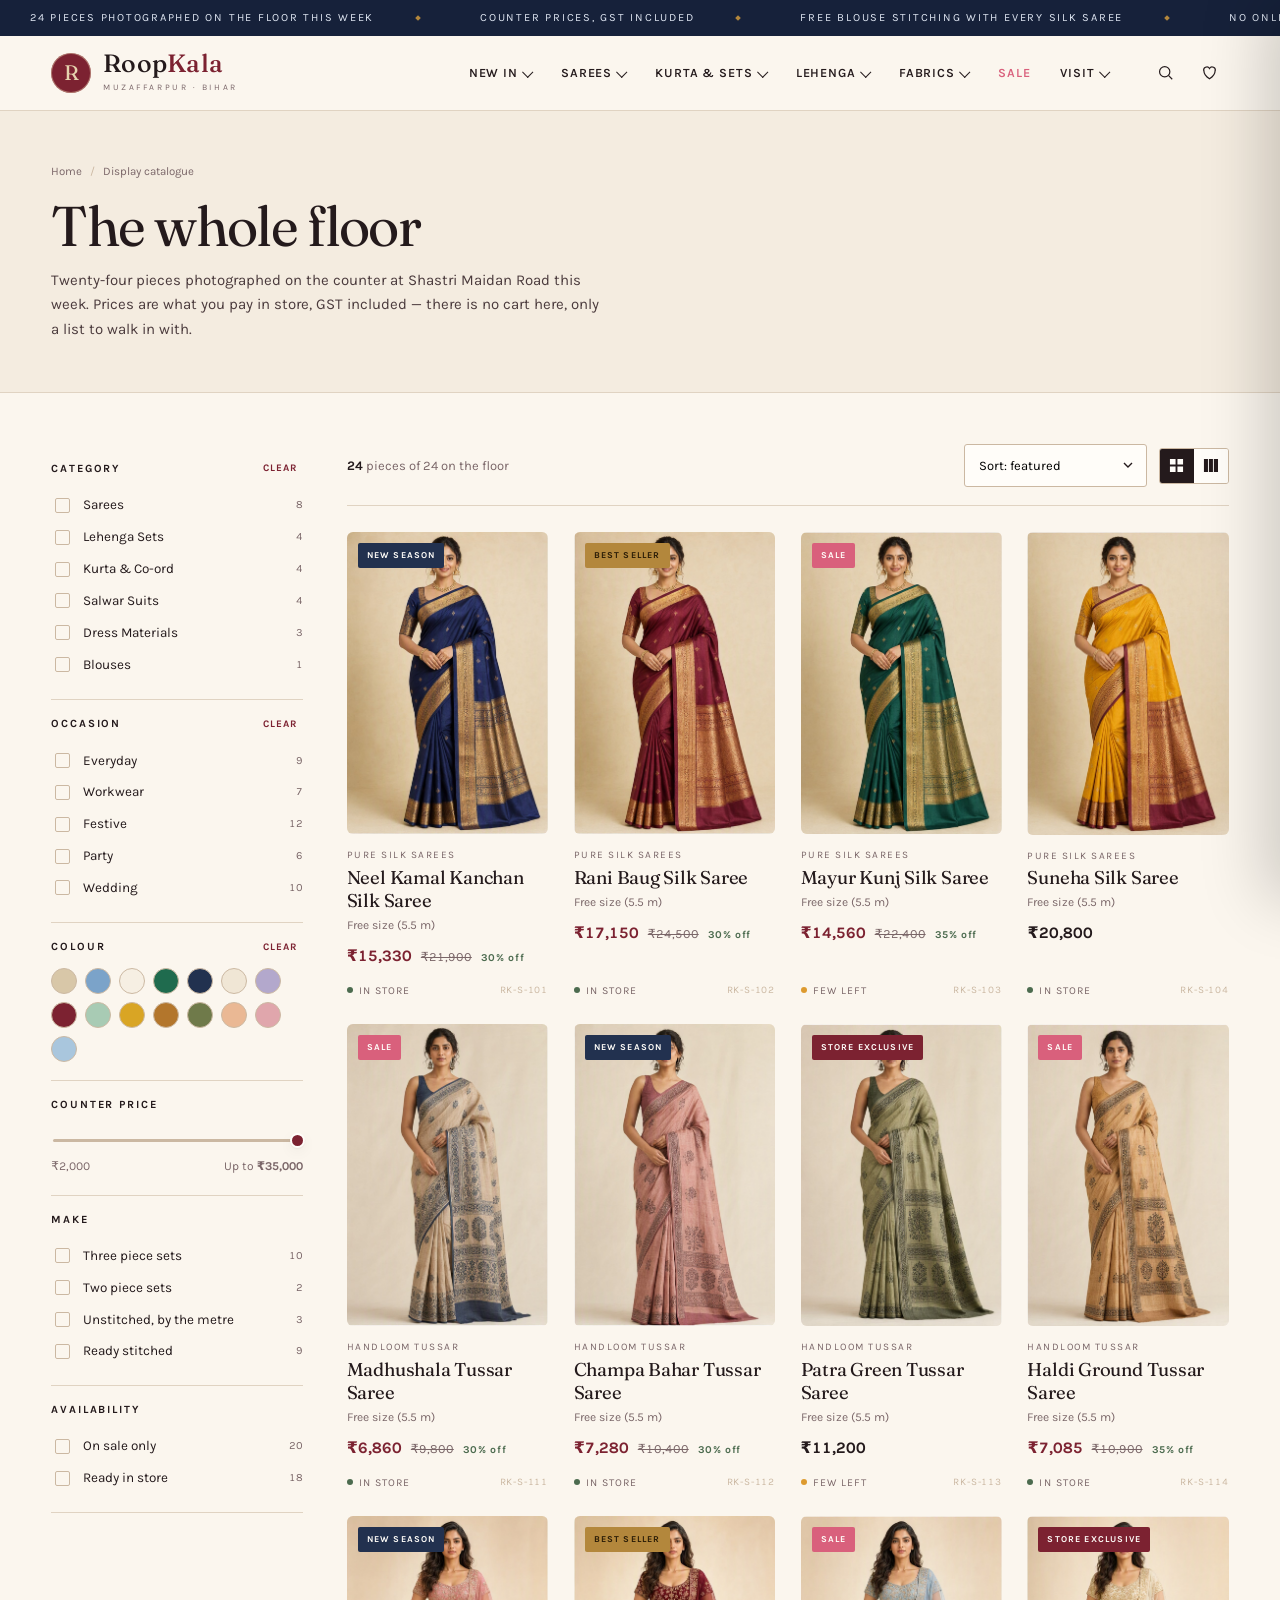
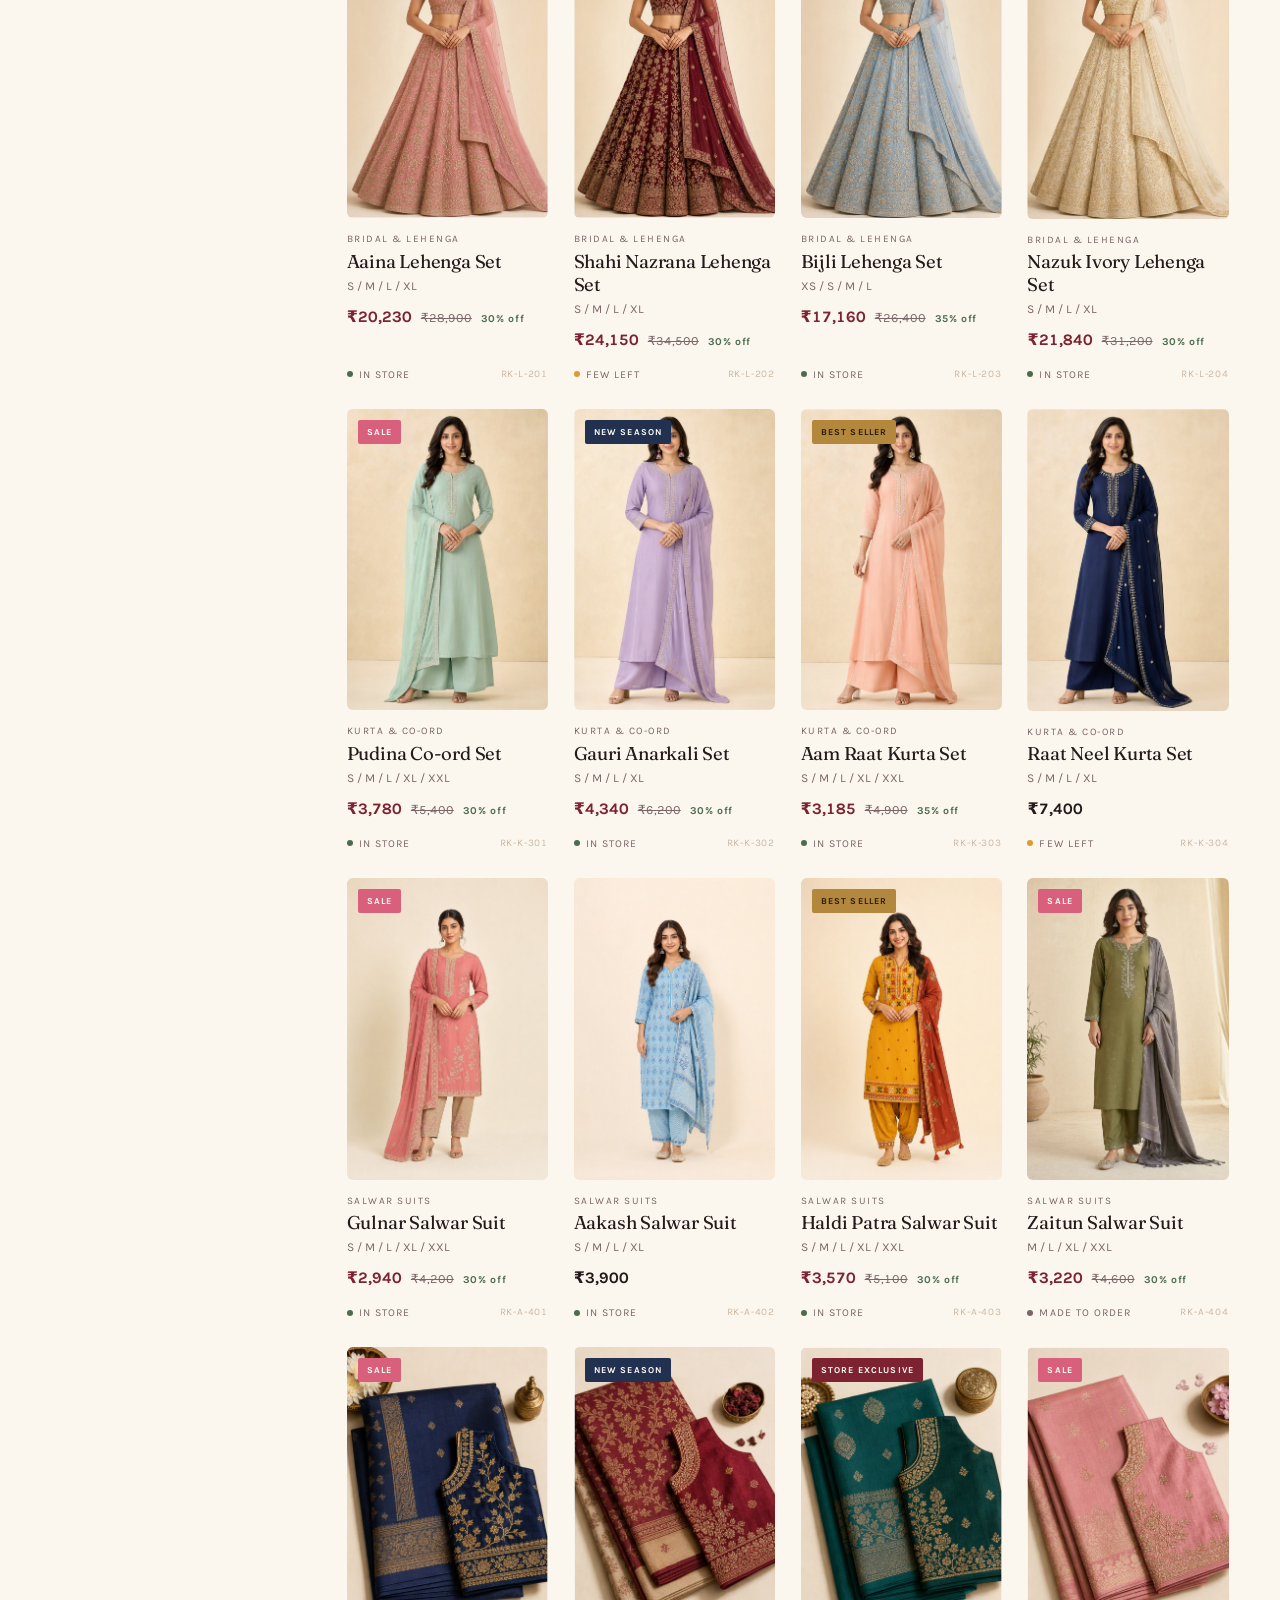
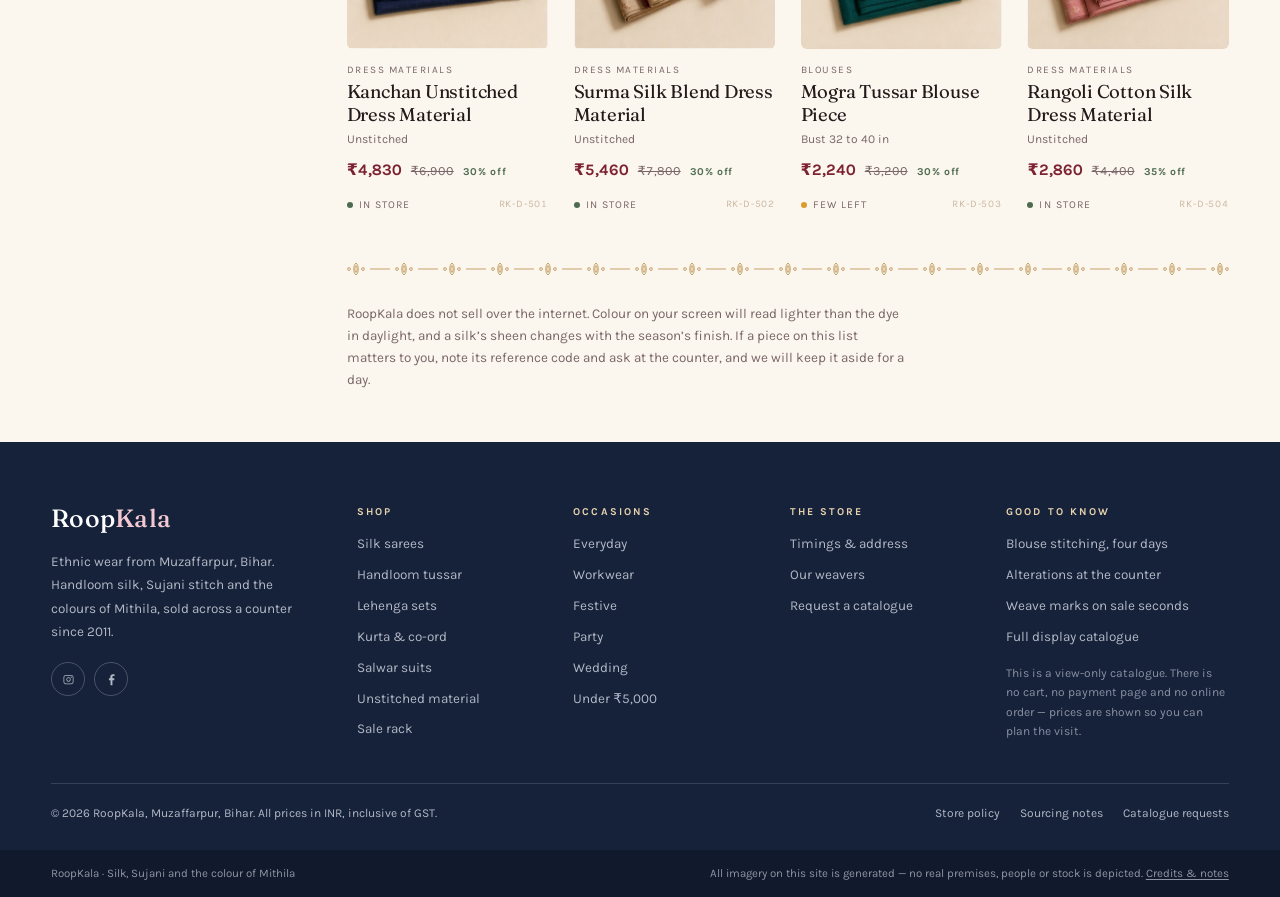
==== commit 8aa3214a: "Remove phone number and email site-wide Delete the placeholder contact number, email and WhatsApp li" ====
--- a/collections.html
+++ b/collections.html
@@ -137,7 +137,7 @@
                 <li><a href="index.html#store">Store &amp; timings</a></li>
                 <li><a href="index.html#craft">Our weavers</a></li>
                 <li><a href="index.html#catalogue">Request a catalogue</a></li>
-                <li><a href="tel:+919709041200">Call 97090 41200</a></li>
+                <li><a href="index.html#store">Ask at the counter</a></li>
               </ul>
             </div>
           </li>
@@ -145,10 +145,6 @@
       </nav>
 
       <div class="header-util">
-        <div class="header-phone">
-          <b>97090 41200</b>
-          <span>Shastri Maidan Rd</span>
-        </div>
         <a class="icon-btn" href="collections.html" aria-label="Search the catalogue">
           <svg viewBox="0 0 24 24" aria-hidden="true"><circle cx="11" cy="11" r="6.5"/><path d="M16 16l4.5 4.5"/></svg>
         </a>
@@ -252,13 +248,13 @@
 
           <div class="no-results" id="no-results">
             <h3>Nothing on the floor matches that</h3>
-            <p>Try widening the price, or call the counter &mdash; a lot of what we keep is not photographed.</p>
+            <p>Try widening the price, or ask at the counter &mdash; a lot of what we keep is not photographed.</p>
             <button class="btn btn--maroon" type="button" data-reset>Clear every filter</button>
           </div>
 
           <div class="mithila-rule" style="margin:48px 0 26px" aria-hidden="true"></div>
           <p style="font-size:13.5px;color:var(--ink-3);max-width:70ch;margin:0">
-            RoopKala does not sell over the internet. Colour on your screen will read lighter than the dye in daylight, and a silk&rsquo;s sheen changes with the season&rsquo;s finish. If a piece on this list matters to you, phone <a href="tel:+919709041200" style="color:var(--maroon);border-bottom:1px solid var(--gold-soft)">97090 41200</a> and we will keep it aside for a day.
+            RoopKala does not sell over the internet. Colour on your screen will read lighter than the dye in daylight, and a silk&rsquo;s sheen changes with the season&rsquo;s finish. If a piece on this list matters to you, note its reference code and ask at the counter, and we will keep it aside for a day.
           </p>
         </div>
 
@@ -276,7 +272,6 @@
         <div class="footer-social">
           <a href="#" aria-label="Instagram"><svg viewBox="0 0 24 24" aria-hidden="true"><path d="M12 8.5A3.5 3.5 0 1 0 12 15.5 3.5 3.5 0 0 0 12 8.5zm0 5.8a2.3 2.3 0 1 1 0-4.6 2.3 2.3 0 0 1 0 4.6zM17.3 8.2a.9.9 0 1 1-1.8 0 .9.9 0 0 1 1.8 0zM20 8.4c0-2.1-1.6-3.7-3.7-3.8H7.7C5.6 4.7 4 6.3 4 8.4v7.2c0 2.1 1.6 3.7 3.7 3.8h8.6c2.1-.1 3.7-1.7 3.7-3.8V8.4zm-1.2 7.2c0 1.5-1.1 2.6-2.5 2.6H7.7c-1.4 0-2.5-1.1-2.5-2.6V8.4c0-1.5 1.1-2.6 2.5-2.6h8.6c1.4 0 2.5 1.1 2.5 2.6v7.2z"/></svg></a>
           <a href="#" aria-label="Facebook"><svg viewBox="0 0 24 24" aria-hidden="true"><path d="M13.5 21v-8h2.7l.4-3.1h-3.1V7.9c0-.9.3-1.5 1.6-1.5h1.7V3.6c-.3 0-1.3-.1-2.5-.1-2.5 0-4.2 1.5-4.2 4.3v2.1H7.9V13h2.5v8h3.1z"/></svg></a>
-          <a href="https://wa.me/919709041200" aria-label="WhatsApp"><svg viewBox="0 0 24 24" aria-hidden="true"><path d="M12 3.5a8.4 8.4 0 0 0-7.2 12.7L3.6 20.4l4.3-1.1A8.4 8.4 0 1 0 12 3.5zm0 1.4a7 7 0 0 1 5.6 11.2l-.2.3.6 2.3-2.4-.6-.3.2A7 7 0 1 1 12 4.9zm-2.8 3.4c-.2 0-.5.1-.7.4-.2.3-.8.9-.8 2s.7 2.2.9 2.4c.1.2 1.4 2.3 3.5 3.1 1.7.7 2.1.6 2.5.5.4 0 1.2-.5 1.4-1 .2-.5.2-.9.1-1l-.2-.2-1-.5c-.2-.1-.4-.1-.5.1l-.6.8c-.1.2-.3.2-.5.1-.3-.1-1-.4-1.8-1.2-.7-.6-1.1-1.3-1.2-1.5-.1-.2 0-.4.1-.5l.4-.5c.1-.2.1-.3 0-.5l-.6-1.5c-.2-.4-.4-.4-.5-.4h-.1z"/></svg></a>
         </div>
       </div>
       <div class="footer-col">
@@ -308,8 +303,6 @@
           <li><a href="index.html#store">Timings &amp; address</a></li>
           <li><a href="index.html#craft">Our weavers</a></li>
           <li><a href="index.html#catalogue">Request a catalogue</a></li>
-          <li><a href="tel:+919709041200">97090 41200</a></li>
-          <li><a href="mailto:kaarigar@roopkala.in">kaarigar@roopkala.in</a></li>
         </ul>
       </div>
       <div class="footer-col">
@@ -389,7 +382,7 @@
   </div>
   <div class="drawer__foot">
     Shastri Maidan Road, Muzaffarpur<br>
-    <a href="tel:+919709041200">97090 41200</a> &middot; 10:30 am &ndash; 8:30 pm
+    Open 10:30 am &ndash; 8:30 pm
   </div>
 </aside>
 <div class="scrim" data-scrim></div>
